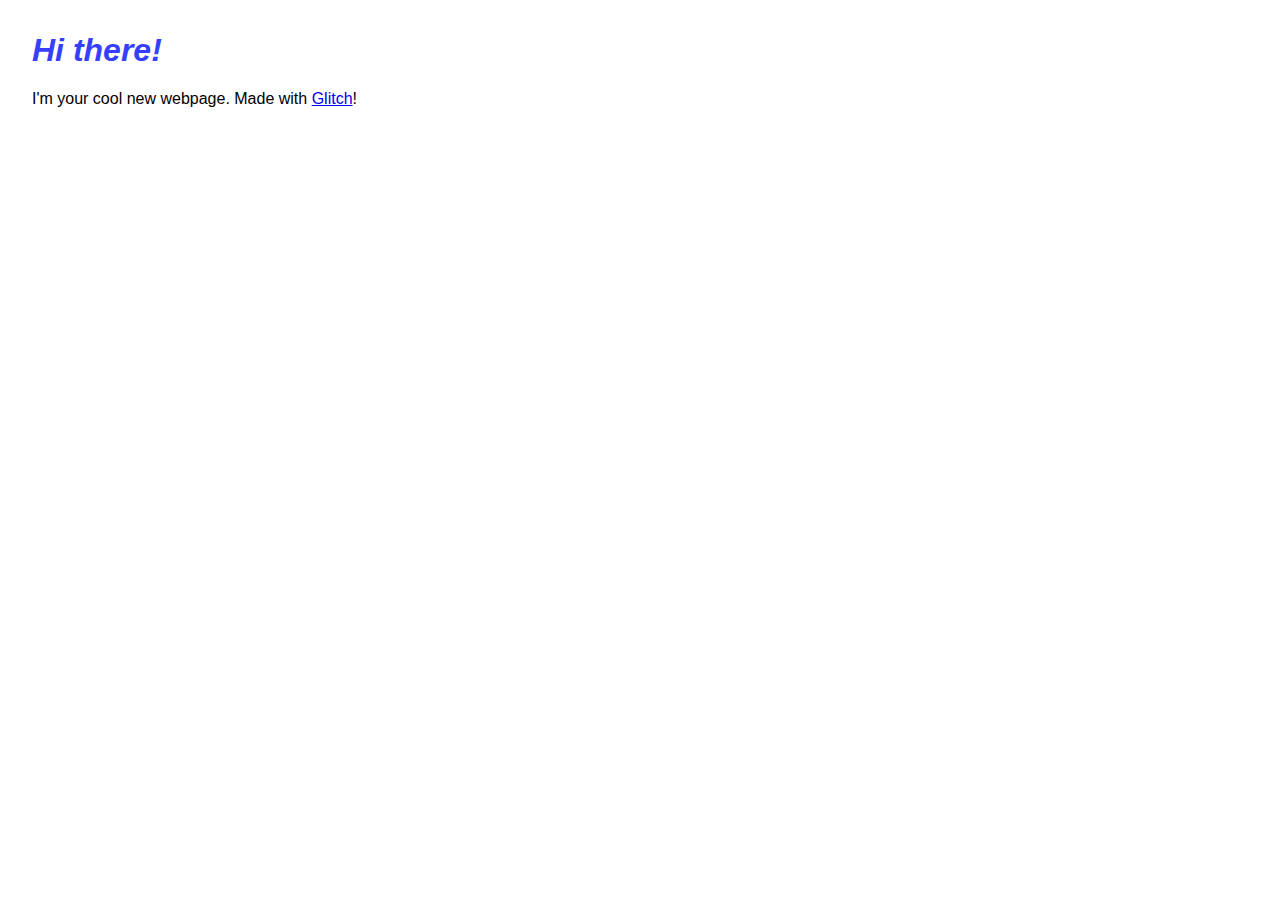
==== index.html @ 807cb759 "🍣🎯 Updated with Glitch" ====
<!DOCTYPE html>
<html lang="en">
  <head>
    <meta charset="utf-8">
    <meta http-equiv="X-UA-Compatible" content="IE=edge">
    <meta name="viewport" content="width=device-width, initial-scale=1">

    <title>Hello!</title>
    
    <!-- import the webpage's stylesheet -->
    <link rel="stylesheet" href="/style.css">
    
    <!-- import the webpage's javascript file -->
    <script src="/script.js" defer></script>
  </head>  
  <body>
    <h1>Hi there!</h1>
    
    <p>
      I'm your cool new webpage. Made with <a href="https://glitch.com">Glitch</a>!
    </p>

    <!-- include the Glitch button to show what the webpage is about and
          to make it easier for folks to view source and remix -->
    <div class="glitchButton" style="position:fixed;top:20px;right:20px;"></div>
    <script src="https://button.glitch.me/button.js" defer></script>
  </body>
</html>
---- style.css ----
/* CSS files add styling rules to your content */

body {
  font-family: helvetica, arial, sans-serif;
  margin: 2em;
}

h1 {
  font-style: italic;
  color: #373fff;
}
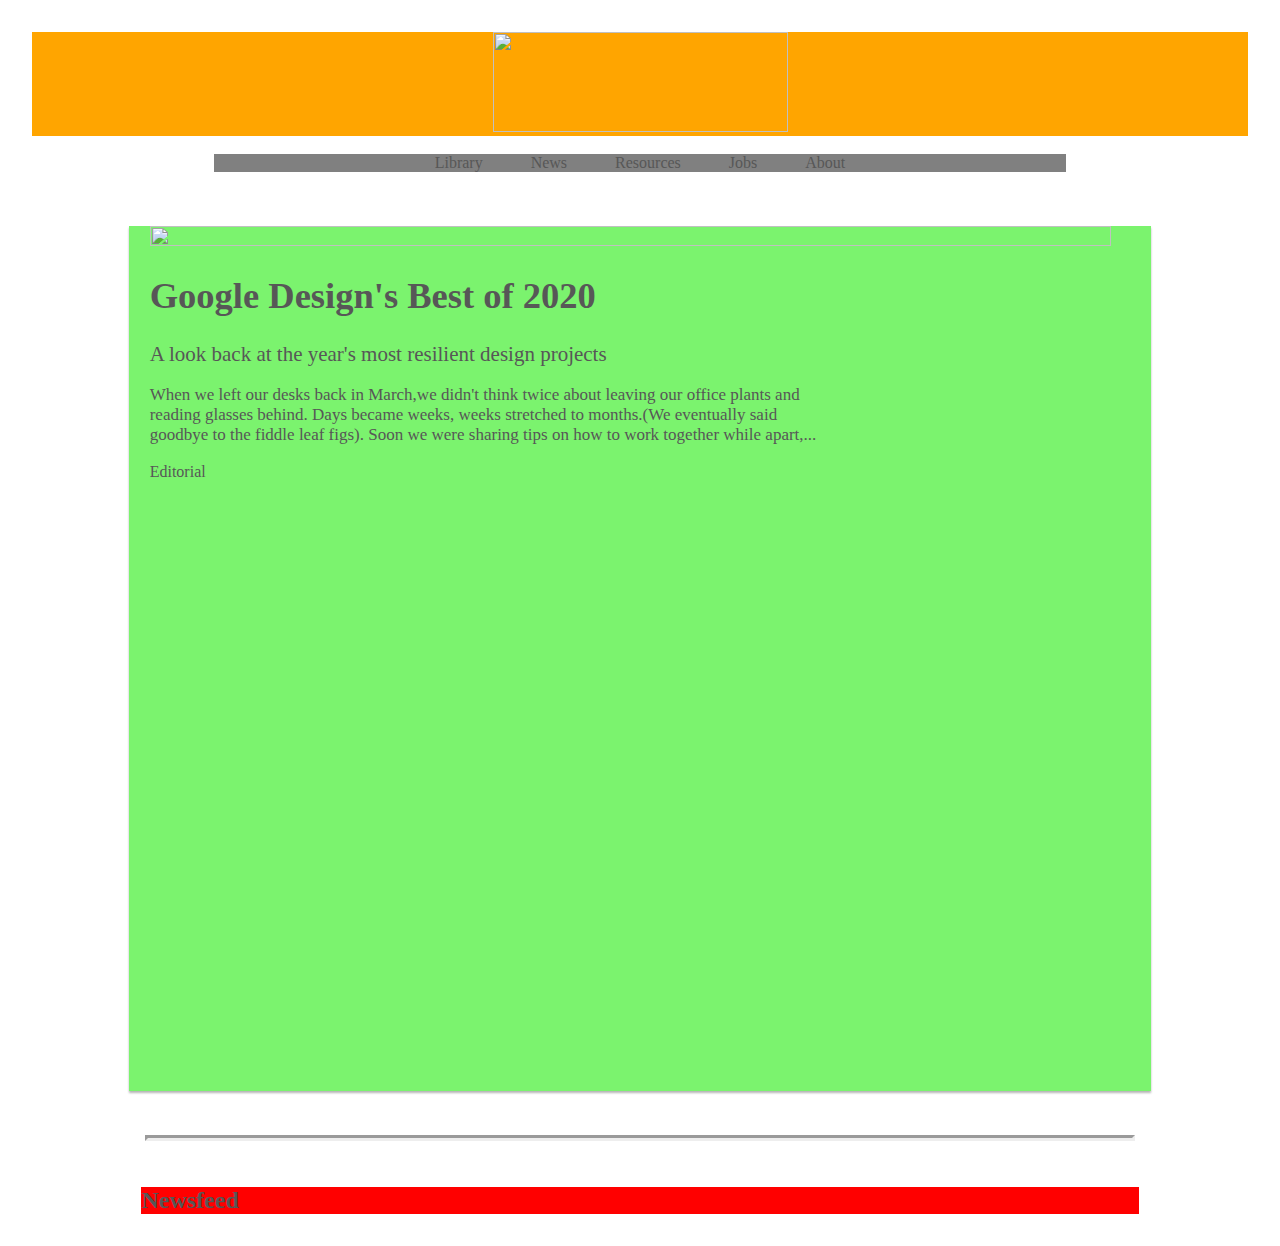
==== commit 5c3e9feb: "🏡💇 Updated with Glitch" ====
--- a/index.html
+++ b/index.html
@@ -1,28 +1,74 @@
 <!DOCTYPE html>
 <html lang="en">
   <head>
-    <meta charset="utf-8">
-    <meta http-equiv="X-UA-Compatible" content="IE=edge">
-    <meta name="viewport" content="width=device-width, initial-scale=1">
+    <meta charset="utf-8" />
+    <meta http-equiv="X-UA-Compatible" content="IE=edge" />
+    <meta name="viewport" content="width=device-width, initial-scale=1" />
 
-    <title>Hello!</title>
-    
+    <title>Google Design</title>
+
     <!-- import the webpage's stylesheet -->
-    <link rel="stylesheet" href="/style.css">
-    
+    <link rel="stylesheet" href="/style.css" />
+
     <!-- import the webpage's javascript file -->
     <script src="/script.js" defer></script>
-  </head>  
+    <script src="https://kit.fontawesome.com/a076d05399.js"></script>
+  </head>
   <body>
-    <h1>Hi there!</h1>
-    
-    <p>
-      I'm your cool new webpage. Made with <a href="https://glitch.com">Glitch</a>!
-    </p>
-
-    <!-- include the Glitch button to show what the webpage is about and
-          to make it easier for folks to view source and remix -->
-    <div class="glitchButton" style="position:fixed;top:20px;right:20px;"></div>
-    <script src="https://button.glitch.me/button.js" defer></script>
+    <div class="logo">
+      <img
+        src="https://cdn.glitch.com/7ae57ac7-e19e-4b5e-a273-70c1ff6d9295%2Fsvgexport-1.svg?v=1611533184674"
+        class="googleimage"
+        style="width:295px;height:100px;"
+      />
+    </div>
+    <br />
+      <div class="navbar">
+        <a href="#" class="navnoicon">Library</a>
+        <a href="#" class="navnoicon">News</a>
+        <a href="#" class="navnoicon">Resources</a>
+        <a href="#" class="navnoicon">Jobs</a>
+        <a href="#" class="navnoicon">About</a>
+        <a href class="search"><i class="fas fa-search"></i></a>
+      </div>
+    <br>
+    <br>
+    <br>
+    <div class="firstbox">
+<div class="firstinside">
+      <img 
+        src="https://cdn.glitch.com/7ae57ac7-e19e-4b5e-a273-70c1ff6d9295%2FWhatsApp%20Image%202021-01-21%20at%2010.16.43%20AM.jpeg?v=1611533195616"
+        class="firstbigimg"
+        style="width:98%;height: 70%;"
+      />
+    <h1>
+      Google Design's Best of 2020
+      </h1>
+  <p1>
+    A look back at the year's most resilient design projects
+  </p1>
+  <br>
+  <br>
+  <p2>
+  When we left our desks back in March,we didn't think twice about leaving our office plants and<br> reading glasses behind. Days became weeks, weeks stretched to months.(We eventually said<br>goodbye to the fiddle leaf figs). Soon we were sharing tips on how to work together while apart,...
+  </p2>
+  <br>
+  <br>
+ <p3>
+  Editorial
+  </p3>
+        </div>
+    </div>
+    <br>
+    <br>
+    <hr>
+    <br>
+    <div class="secondbox">
+      <div class="secondtop">
+       <h2>
+         Newsfeed
+        </h2>
+      </div>
+    </div>
   </body>
 </html>
--- a/style.css
+++ b/style.css
@@ -1,11 +1,88 @@
 /* CSS files add styling rules to your content */
 
 body {
-  font-family: helvetica, arial, sans-serif;
+  font-family: roboto;
   margin: 2em;
 }
 
 h1 {
-  font-style: italic;
-  color: #373fff;
+  color: #575757;
+  font-weight: bold;
+  font-size: 36.5px;
 }
+
+h2 {
+  color: #575757;
+  font-weight: bold;
+  font-size: 24px;
+}
+
+.logo {
+  text-align: center;
+  background: orange;
+}
+
+.navbar {
+  margin-left: 15%;
+  background: grey;
+  text-align: center;
+  width: 70%;
+}
+
+.search {
+  position: absolute;
+  right: 13%;
+  color: #575757;
+}
+
+.navnoicon {
+  color: #575757;
+  margin: 22px;
+  text-decoration: none;
+}
+
+.firstbox {
+  margin-left: 8.0%;
+  width: 84%;
+  height: 865px;
+  background: #7BF36E;
+  text-align:left;
+  box-shadow:0px 2px 2px #B6B6B6;
+}
+
+.firstinside {
+  margin-left: 2%;
+}
+
+p1 {
+  font-size: 21px;
+  color:#575757
+}
+
+p2 {
+  font-size: 17px;
+  color:#575757;
+}
+
+p3 {
+  color:#575757;
+}
+
+hr {
+  width: 81%;
+  margin-left: auto;
+  margin-right: auto;
+  border-width: 3px;
+  background-color: blue;
+}
+
+.secondbox {
+  margin-left: auto;
+  margin-right: auto;
+  width: 82%;
+  background-color: red;
+}
+
+.secondtop {
+  justify-content: flex-end;
+}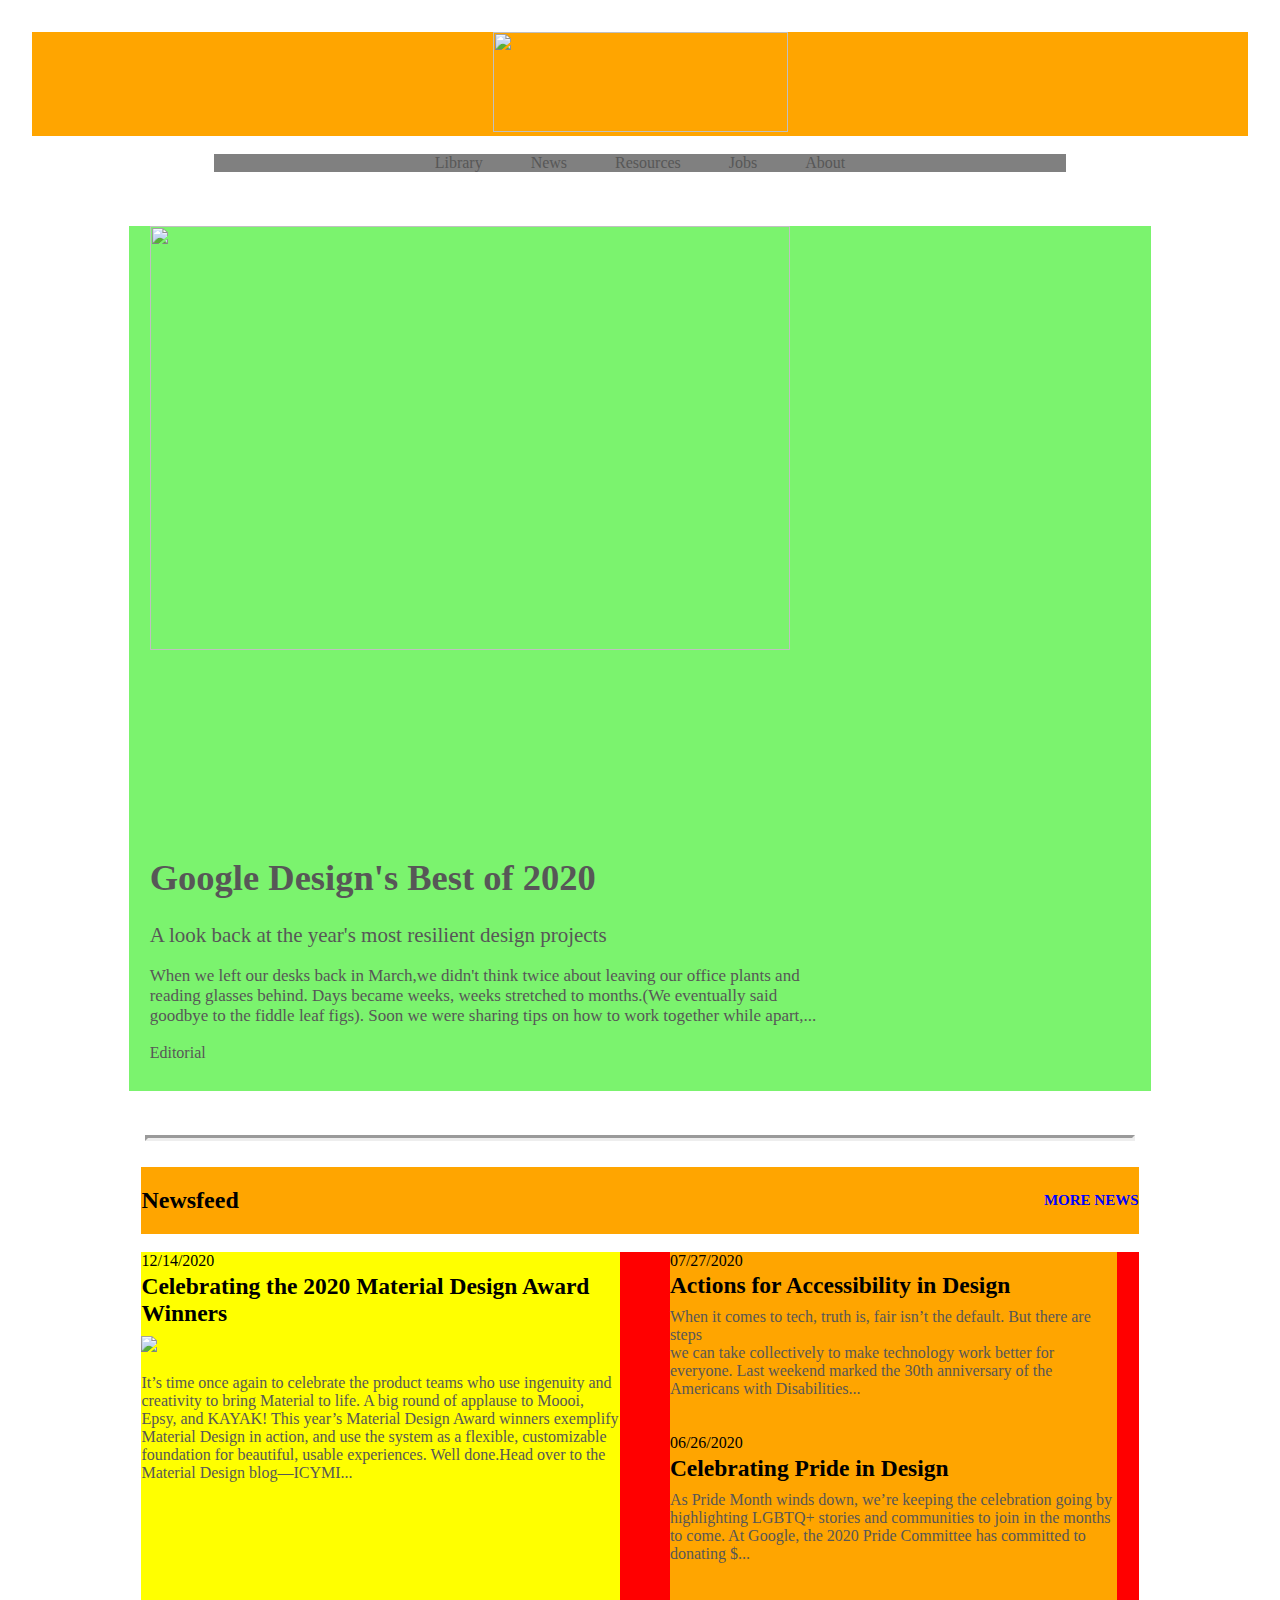
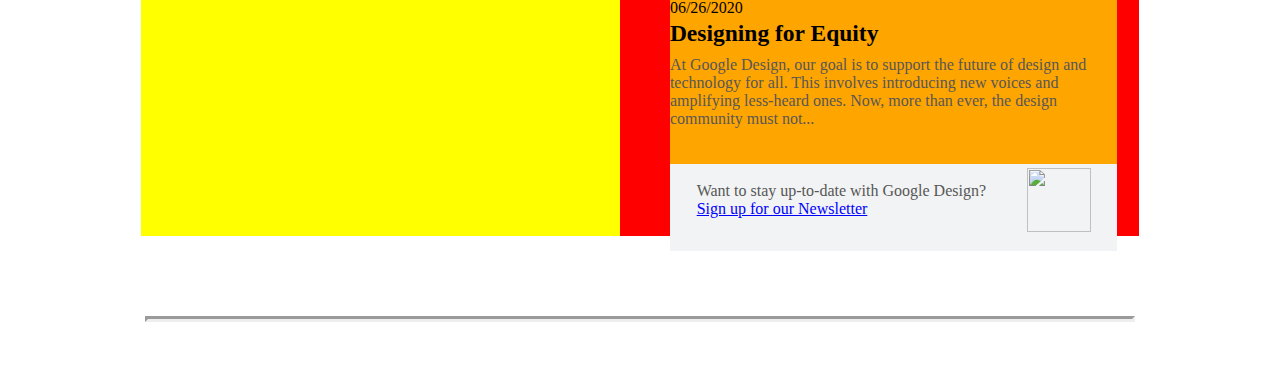
==== commit d6de793b: "🚁🚝 Updated with Glitch" ====
--- a/index.html
+++ b/index.html
@@ -23,52 +23,141 @@
       />
     </div>
     <br />
-      <div class="navbar">
-        <a href="#" class="navnoicon">Library</a>
-        <a href="#" class="navnoicon">News</a>
-        <a href="#" class="navnoicon">Resources</a>
-        <a href="#" class="navnoicon">Jobs</a>
-        <a href="#" class="navnoicon">About</a>
-        <a href class="search"><i class="fas fa-search"></i></a>
-      </div>
-    <br>
-    <br>
-    <br>
+    <div class="navbar">
+      <a href="#" class="navnoicon">Library</a>
+      <a href="#" class="navnoicon">News</a>
+      <a href="#" class="navnoicon">Resources</a>
+      <a href="#" class="navnoicon">Jobs</a>
+      <a href="#" class="navnoicon">About</a>
+      <a href class="search"><i class="fas fa-search"></i></a>
+    </div>
+    <br />
+    <br />
+    <br />
     <div class="firstbox">
-<div class="firstinside">
-      <img 
-        src="https://cdn.glitch.com/7ae57ac7-e19e-4b5e-a273-70c1ff6d9295%2FWhatsApp%20Image%202021-01-21%20at%2010.16.43%20AM.jpeg?v=1611533195616"
-        class="firstbigimg"
-        style="width:98%;height: 70%;"
-      />
-    <h1>
-      Google Design's Best of 2020
-      </h1>
-  <p1>
-    A look back at the year's most resilient design projects
-  </p1>
-  <br>
-  <br>
-  <p2>
-  When we left our desks back in March,we didn't think twice about leaving our office plants and<br> reading glasses behind. Days became weeks, weeks stretched to months.(We eventually said<br>goodbye to the fiddle leaf figs). Soon we were sharing tips on how to work together while apart,...
-  </p2>
-  <br>
-  <br>
- <p3>
-  Editorial
-  </p3>
-        </div>
-    </div>
-    <br>
-    <br>
-    <hr>
-    <br>
-    <div class="secondbox">
-      <div class="secondtop">
-       <h2>
-         Newsfeed
-        </h2>
+      <div class="firstinside">
+        <img
+          src="https://cdn.glitch.com/7ae57ac7-e19e-4b5e-a273-70c1ff6d9295%2FWhatsApp%20Image%202021-01-21%20at%2010.16.43%20AM.jpeg?v=1611533195616"
+          class="firstbigimg"
+          style="width:98%;height: 70%;"
+        />
+        <h1>
+          Google Design's Best of 2020
+        </h1>
+        <p1>
+          A look back at the year's most resilient design projects
+        </p1>
+        <br />
+        <br />
+        <p2>
+          When we left our desks back in March,we didn't think twice about
+          leaving our office plants and<br />
+          reading glasses behind. Days became weeks, weeks stretched to
+          months.(We eventually said<br />goodbye to the fiddle leaf figs). Soon
+          we were sharing tips on how to work together while apart,...
+        </p2>
+        <br />
+        <br />
+        <p3>
+          Editorial
+        </p3>
       </div>
     </div>
+    <br />
+    <br />
+    <hr />
+    <br />
+
+      <div class="secondtop">
+        <h2>
+          Newsfeed
+        </h2>
+        <h3>
+          MORE NEWS
+        </h3>
+      </div>
+      <br />
+    <div class="secondbox">
+      <div class="secondleftbox">
+        <date1>
+          12/14/2020
+        </date1>
+        <h4>
+          Celebrating the 2020 Material Design Award Winners
+        </h4>
+        <img
+          src="https://cdn.glitch.com/7ae57ac7-e19e-4b5e-a273-70c1ff6d9295%2FGD_Newsfeed_MDAAwards_3X2.png?v=1612402299665"
+          class="secondbigimg"
+          style="width:100%;"
+        />
+        <br />
+        <br />
+        <p4>
+          It’s time once again to celebrate the product teams who use ingenuity
+          and creativity to bring Material to life. A big round of applause to
+          Moooi, Epsy, and KAYAK! This year’s Material Design Award winners
+          exemplify Material Design in action, and use the system as a flexible,
+          customizable foundation for beautiful, usable experiences. Well
+          done.Head over to the Material Design blog—ICYMI... <br><br>
+        </p4>
+      </div>
+      <div class="secondrightbox">
+        <date2>
+        07/27/2020
+        </date2>
+        <h5>
+          Actions for Accessibility in Design
+        </h5>
+        <p5>
+        When it comes to tech, truth is, fair isn’t the default. But there are steps<br> we can take collectively to make technology work better for everyone. Last weekend marked the 30th anniversary of the Americans with Disabilities...
+        </p5>
+        <br>
+        <br>
+        <br>
+        <date3>
+        06/26/2020
+        </date3>
+        <h6>
+          Celebrating Pride in Design
+        </h6>
+        <p6>
+        As Pride Month winds down, we’re keeping the celebration going by highlighting LGBTQ+ stories and communities to join in the months to come. At Google, the 2020 Pride Committee has committed to donating $...
+        </p6>
+        <br>
+        <br>
+        <br>
+<date3>
+        06/26/2020
+        </date3>
+        <h6>
+          Designing for Equity
+        </h6>
+        <p7>
+        At Google Design, our goal is to support the future of design and technology for all. This involves introducing new voices and amplifying less-heard ones. Now, more than ever, the design community must not...
+        </p7>
+        <br>
+        <br>
+        <br>
+        <div class = "shadedboxcontainer1">
+          <br>
+        <p8>
+          Want to stay up-to-date with Google Design?
+        </p8>
+          <br>
+          <a href="#" class="newsletter">Sign up for our Newsletter</a>
+          <img
+          src="https://cdn.glitch.com/7ae57ac7-e19e-4b5e-a273-70c1ff6d9295%2Fgdlogo.png?v=1612410930976"
+          class="newsletterimg"
+          style="width:64px; height: 64px;"
+        />
+        </div>
+      </div>
+    </div>
+        <br />
+    <br />
+            <br />
+    <br />
+    <hr />
+    <br />
   </body>
 </html>
--- a/style.css
+++ b/style.css
@@ -12,10 +12,43 @@
 }
 
 h2 {
-  color: #575757;
+  color: black;
   font-weight: bold;
   font-size: 24px;
 }
+
+h3 {
+  color: blue;
+  font-weight: bold;
+  font-size: 15px;
+  margin-top: 2.5%;
+}
+
+h4 {
+  color: black;
+  font-weight: bold;
+  font-size: 23.5px;
+  margin-bottom: 2%;
+  margin-top: 0.6%;
+}
+
+h5 {
+  color: black;
+  font-weight: bold;
+  font-size: 23.5px;
+  margin-bottom: 2%;
+  margin-top: 0.6%;
+}
+
+h6 {
+  color: black;
+  font-weight: bold;
+  font-size: 23.5px;
+  margin-bottom: 2%;
+  margin-top: 0.6%;
+}
+
+
 
 .logo {
   text-align: center;
@@ -42,12 +75,17 @@
 }
 
 .firstbox {
+  display:flex;
   margin-left: 8.0%;
   width: 84%;
   height: 865px;
   background: #7BF36E;
   text-align:left;
-  box-shadow:0px 2px 2px #B6B6B6;
+ 
+}
+
+.firstbox:hover {
+   box-shadow:0px 2px 2px #B6B6B6;
 }
 
 .firstinside {
@@ -68,6 +106,32 @@
   color:#575757;
 }
 
+p4 {
+  color: #575757;
+  font-size: 16px;
+}
+
+p5 {
+  color: #575757;
+    font-size: 16px;
+}
+
+p6 {
+  color: #575757;
+    font-size: 16px;
+}
+
+p7 {
+  color: #575757;
+    font-size: 16px;
+}
+
+p8 {
+  color: #575757;
+    font-size: 16px;
+  margin-left: 6%;
+}
+
 hr {
   width: 81%;
   margin-left: auto;
@@ -81,8 +145,49 @@
   margin-right: auto;
   width: 82%;
   background-color: red;
+  display: flex;
+  flex-direction: row;
+  
 }
 
 .secondtop {
-  justify-content: flex-end;
+    margin-left: auto;
+  margin-right: auto;
+    width: 82%;
+display: flex;
+justify-content: space-between;
+  background-color: orange;
+}
+
+.secondleftbox {
+  width:48%;
+  background-color: yellow;
+}
+
+.secondleftbox:hover {
+   box-shadow:0px 2px 2px #B6B6B6;
+}
+
+.secondrightbox {
+  background-color: orange;
+  width: 44.8%;
+  margin-left: 5%;
+}
+
+.shadedboxcontainer1 {
+  background-color: #F1F3F4;
+  text-align: left;
+  height: 15%;
+}
+
+.newsletter {
+  color: blue;
+    margin-left: 6%;
+  font-size: 16px;
+}
+
+.newsletterimg {
+margin-left: 80%;
+  margin-top: -30%;
+  display: inline-block;
 }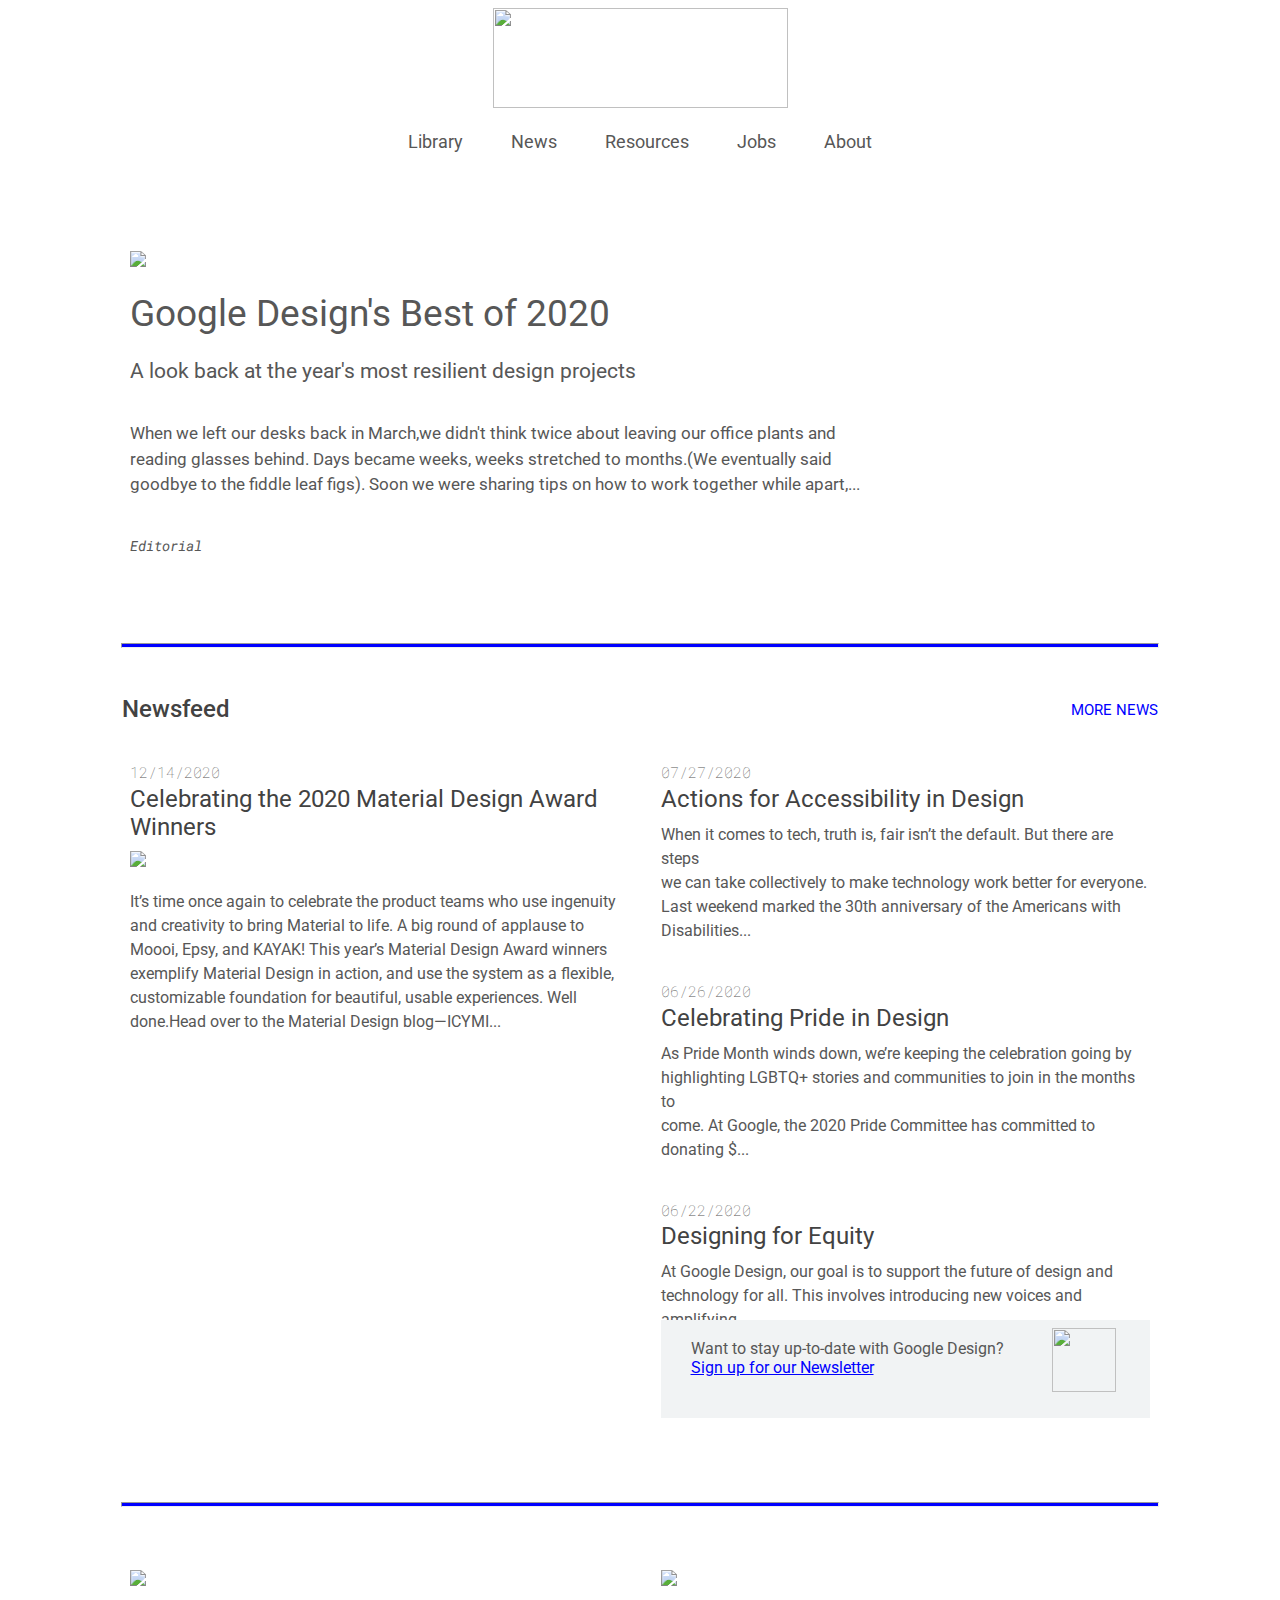
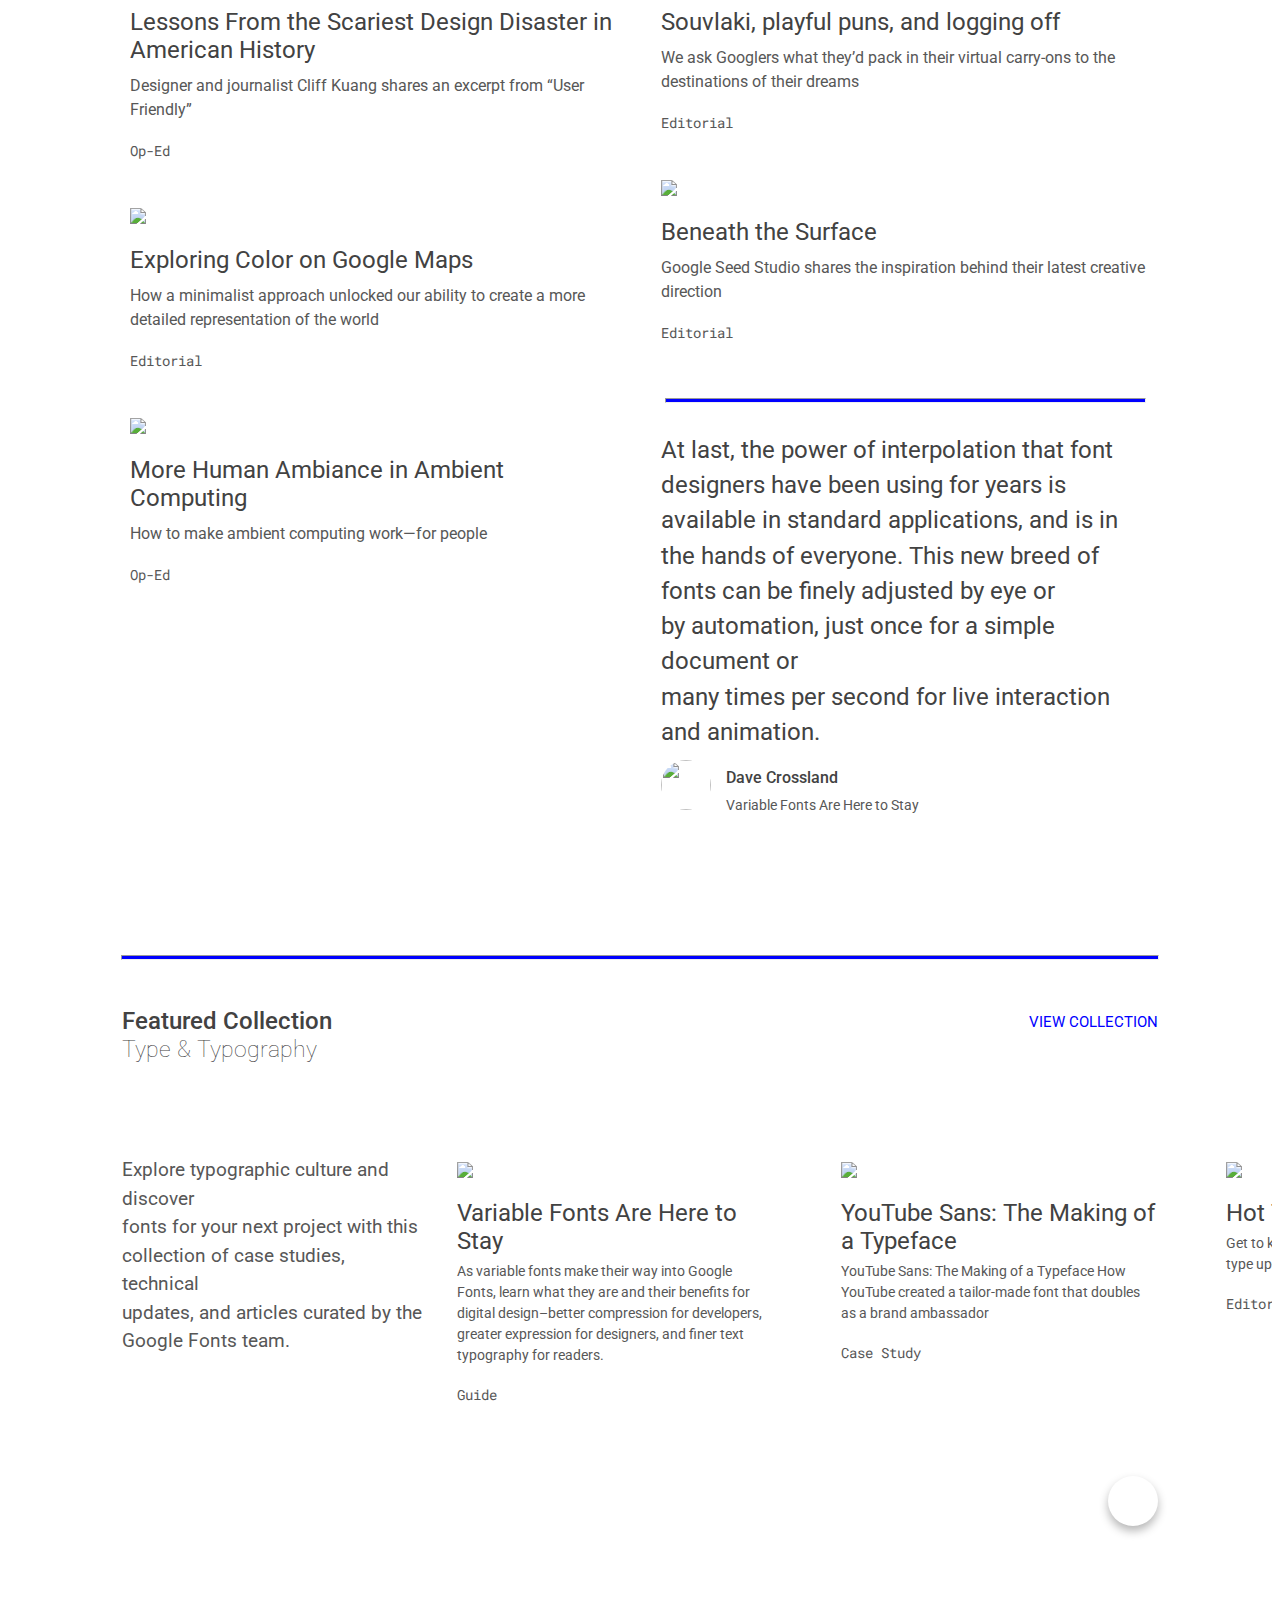
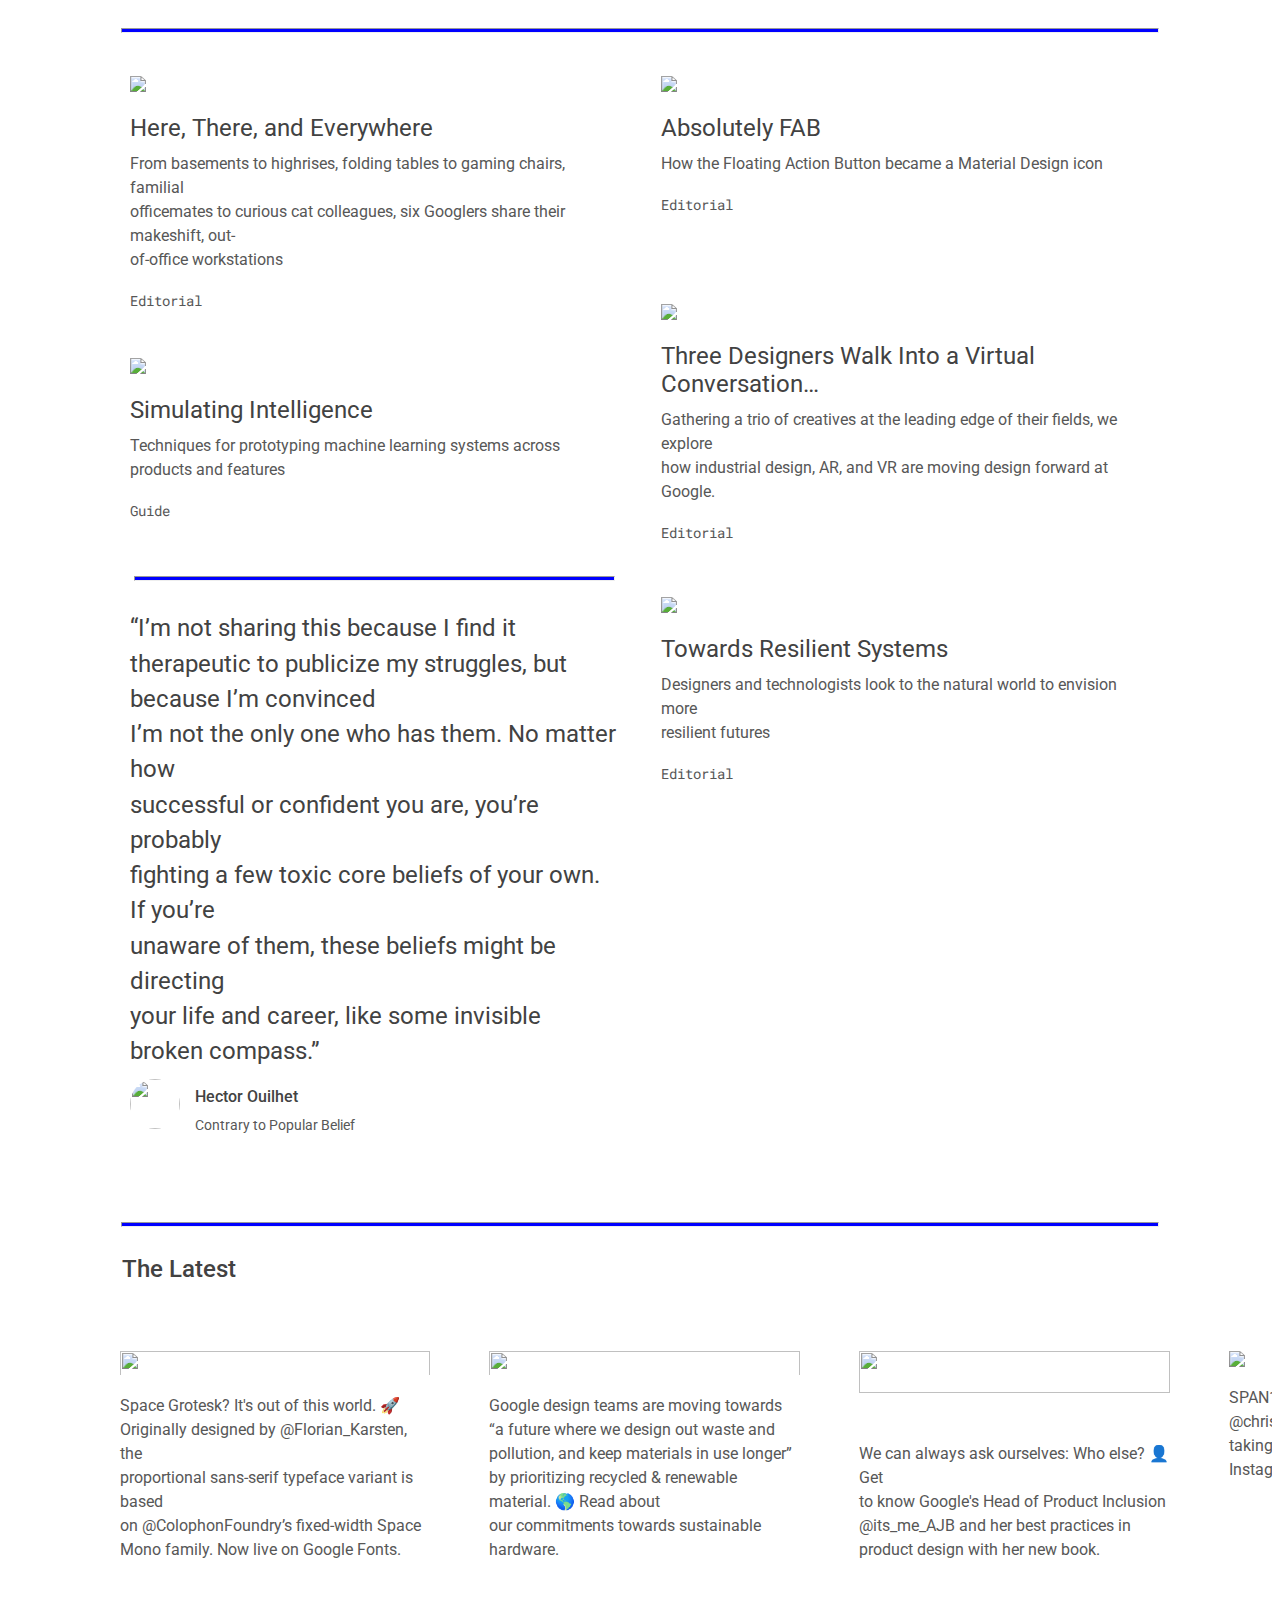
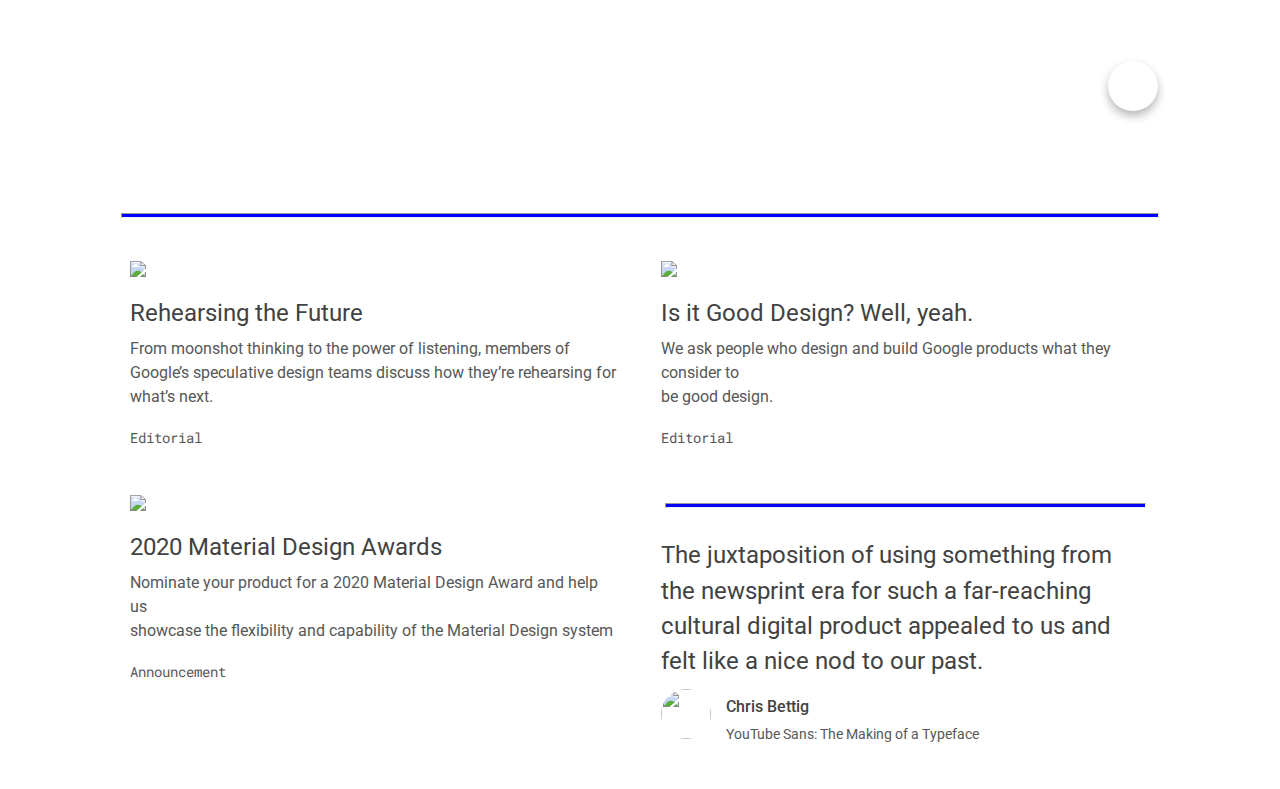
==== commit d4f0747f: "💶🍡 Updated with Glitch" ====
--- a/index.html
+++ b/index.html
@@ -9,6 +9,11 @@
 
     <!-- import the webpage's stylesheet -->
     <link rel="stylesheet" href="/style.css" />
+    <link rel="preconnect" href="https://fonts.gstatic.com" />
+    <link
+      href="https://fonts.googleapis.com/css2?family=Roboto+Mono:wght@500&family=Roboto:wght@400;500&display=swap"
+      rel="stylesheet"
+    />
 
     <!-- import the webpage's javascript file -->
     <script src="/script.js" defer></script>
@@ -34,12 +39,13 @@
     <br />
     <br />
     <br />
+   <section class="firstflex">
     <div class="firstbox">
       <div class="firstinside">
         <img
           src="https://cdn.glitch.com/7ae57ac7-e19e-4b5e-a273-70c1ff6d9295%2FWhatsApp%20Image%202021-01-21%20at%2010.16.43%20AM.jpeg?v=1611533195616"
           class="firstbigimg"
-          style="width:98%;height: 70%;"
+          style="width:98%;height: auto;"
         />
         <h1>
           Google Design's Best of 2020
@@ -59,7 +65,7 @@
         <br />
         <br />
         <p3>
-          Editorial
+          <i>Editorial</i>
         </p3>
       </div>
     </div>
@@ -68,15 +74,15 @@
     <hr />
     <br />
 
-      <div class="secondtop">
-        <h2>
-          Newsfeed
-        </h2>
-        <h3>
-          MORE NEWS
-        </h3>
-      </div>
-      <br />
+    <div class="secondtop">
+      <h2>
+        Newsfeed
+      </h2>
+      <h3>
+        MORE NEWS
+      </h3>
+    </div>
+    <br />
     <div class="secondbox">
       <div class="secondleftbox">
         <date1>
@@ -98,66 +104,606 @@
           Moooi, Epsy, and KAYAK! This year’s Material Design Award winners
           exemplify Material Design in action, and use the system as a flexible,
           customizable foundation for beautiful, usable experiences. Well
-          done.Head over to the Material Design blog—ICYMI... <br><br>
+          done.Head over to the Material Design blog—ICYMI... <br /><br />
         </p4>
       </div>
       <div class="secondrightbox">
         <date2>
-        07/27/2020
+          07/27/2020
         </date2>
         <h5>
           Actions for Accessibility in Design
         </h5>
         <p5>
-        When it comes to tech, truth is, fair isn’t the default. But there are steps<br> we can take collectively to make technology work better for everyone. Last weekend marked the 30th anniversary of the Americans with Disabilities...
+          When it comes to tech, truth is, fair isn’t the default. But there are
+          steps<br />
+          we can take collectively to make technology work better for everyone.
+          Last weekend marked the 30th anniversary of the Americans with
+          Disabilities...
         </p5>
-        <br>
-        <br>
-        <br>
+        <br />
+        <br />
+        <br />
         <date3>
-        06/26/2020
+          06/26/2020
         </date3>
         <h6>
           Celebrating Pride in Design
         </h6>
         <p6>
-        As Pride Month winds down, we’re keeping the celebration going by highlighting LGBTQ+ stories and communities to join in the months to come. At Google, the 2020 Pride Committee has committed to donating $...
+          As Pride Month winds down, we’re keeping the celebration going by
+          highlighting LGBTQ+ stories and communities to join in the months
+          to<br />
+          come. At Google, the 2020 Pride Committee has committed to donating
+          $...
         </p6>
-        <br>
-        <br>
-        <br>
-<date3>
-        06/26/2020
+        <br />
+        <br />
+        <br />
+        <date3>
+          06/22/2020
         </date3>
         <h6>
           Designing for Equity
         </h6>
         <p7>
-        At Google Design, our goal is to support the future of design and technology for all. This involves introducing new voices and amplifying less-heard ones. Now, more than ever, the design community must not...
+          At Google Design, our goal is to support the future of design and<br />
+          technology for all. This involves introducing new voices and
+          amplifying <br />less-heard ones. Now, more than ever, the design
+          community must not...
         </p7>
-        <br>
-        <br>
-        <br>
-        <div class = "shadedboxcontainer1">
-          <br>
-        <p8>
-          Want to stay up-to-date with Google Design?
-        </p8>
-          <br>
+        <br />
+        <br />
+        <br />
+        <div class="shadedboxcontainer1">
+          <br />
+          <p8>
+            Want to stay up-to-date with Google Design?
+          </p8>
+          <br />
           <a href="#" class="newsletter">Sign up for our Newsletter</a>
           <img
-          src="https://cdn.glitch.com/7ae57ac7-e19e-4b5e-a273-70c1ff6d9295%2Fgdlogo.png?v=1612410930976"
-          class="newsletterimg"
-          style="width:64px; height: 64px;"
+            src="https://cdn.glitch.com/7ae57ac7-e19e-4b5e-a273-70c1ff6d9295%2Fgdlogo.png?v=1612410930976"
+            class="newsletterimg"
+            style="width:64px; height: 64px;"
+          />
+        </div>
+      </div>
+    </div>
+    <br />
+    <br />
+    <br />
+    <br />
+    <hr />
+    <br />
+    <div class="thirdbox">
+      <div class="thirdleftbox">
+        <div class="thirdleftall">
+          <img
+            src="https://cdn.glitch.com/7ae57ac7-e19e-4b5e-a273-70c1ff6d9295%2FWhatsApp%20Image%202021-01-21%20at%2010.17.26%20AM.jpeg?v=1611533187607"
+            style="width:100%;"
+          />
+          <br />
+          <h7>
+            Lessons From the Scariest Design Disaster in <br />American History
+          </h7>
+          <p9>
+            Designer and journalist Cliff Kuang shares an excerpt from “User
+            Friendly”
+          </p9>
+          <br />
+          <p3>
+            Op-Ed
+          </p3>
+        </div>
+        <br />
+        <div class="thirdleftall">
+          <img
+            src="https://cdn.glitch.com/7ae57ac7-e19e-4b5e-a273-70c1ff6d9295%2FWhatsApp%20Image%202021-01-21%20at%2010.18.26%20AM.jpeg?v=1611533185588"
+            style="width:100%;"
+          />
+          <br />
+          <h7>
+            Exploring Color on Google Maps
+          </h7>
+          <p9>
+            How a minimalist approach unlocked our ability to create a more
+            detailed representation of the world
+          </p9>
+          <br />
+          <p3>
+            Editorial
+          </p3>
+        </div>
+        <br />
+        <div class="thirdleftall">
+          <img
+            src="https://cdn.glitch.com/7ae57ac7-e19e-4b5e-a273-70c1ff6d9295%2Fhuman-ambience_3X2.jpg?v=1612674377577"
+            style="width:100%;"
+          />
+          <br />
+          <h7>
+            More Human Ambiance in Ambient Computing
+          </h7>
+          <p9>
+            How to make ambient computing work—for people
+          </p9>
+          <br />
+          <p3>
+            Op-Ed
+          </p3>
+        </div>
+      </div>
+      <div class="thirdrightbox">
+        <div class="thirdrightall">
+          <img
+            src="https://cdn.glitch.com/7ae57ac7-e19e-4b5e-a273-70c1ff6d9295%2FWhatsApp%20Image%202021-01-21%20at%2010.17.33%20AM.jpeg?v=1611533196223"
+            style="width:100%;"
+          />
+          <br />
+          <h7>
+            Souvlaki, playful puns, and logging off
+          </h7>
+          <p9>
+            We ask Googlers what they’d pack in their virtual carry-ons to the
+            destinations of their dreams
+          </p9>
+          <br />
+          <p3>
+            Editorial
+          </p3>
+        </div>
+        <br />
+        <div class="thirdrightall">
+          <img
+            src="https://cdn.glitch.com/7ae57ac7-e19e-4b5e-a273-70c1ff6d9295%2FWhatsApp%20Image%202021-01-21%20at%2010.18.37%20AM.jpeg?v=1611533187927"
+            style="width:100%;"
+          />
+          <br />
+          <h7>
+            Beneath the Surface
+          </h7>
+          <p9>
+            Google Seed Studio shares the inspiration behind their latest
+            creative <br />direction
+          </p9>
+          <br />
+          <p3>
+            Editorial
+          </p3>
+        </div>
+        <br />
+        <div class="thirdrightcontainer">
+          <hr class="otherhr" />
+          <br />
+          <h8>
+            At last, the power of interpolation that font designers have been
+            using for years is available in standard applications, and is in the
+            hands of everyone. This new breed of fonts can be finely adjusted by
+            eye or <br />
+            by automation, just once for a simple document or <br />many times
+            per second for live interaction and animation.
+          </h8>
+          <div class="davecontainer">
+            <img
+              class="rounded"
+              src="https://cdn.glitch.com/7ae57ac7-e19e-4b5e-a273-70c1ff6d9295%2Fdavelab6-grey.jpg?v=1612674238600"
+            />
+            <br />
+            <div class="wordsdave">
+              <h9>
+                Dave Crossland
+              </h9>
+              <br />
+              <p10> Variable Fonts Are Here to Stay</p10>
+            </div>
+          </div>
+        </div>
+      </div>
+    </div>
+</section>
+    <br />
+    <br />
+    <br />
+    <br />
+    <br />
+    <hr />
+    <br />
+
+    <div class="fourthtop">
+      <h2>
+        Featured Collection
+        <br />
+        <span class="typo"> Type & Typography</span>
+      </h2>
+      <h3>
+        VIEW COLLECTION
+      </h3>
+    </div>
+    <br />
+    <div class="fourthbox">
+      <div class="fourthleftbox">
+        <p11>
+          Explore typographic culture and discover<br />
+          fonts for your next project with this <br />collection of case
+          studies, technical <br />updates, and articles curated by the<br />
+          Google Fonts team.
+        </p11>
+      </div>
+      <div class="fourthrightbox">
+        <div class="fourthrightall">
+          <img
+            src="https://cdn.glitch.com/7ae57ac7-e19e-4b5e-a273-70c1ff6d9295%2FWhatsApp%20Image%202021-01-21%20at%2010.19.15%20AM.jpeg?v=1611533188846"
+            style="width:100%;"
+          />
+          <br />
+          <h7>
+            Variable Fonts Are Here to Stay
+          </h7>
+          <p10>
+            As variable fonts make their way into Google Fonts, learn what they
+            are and their benefits for digital design–better compression for
+            developers, greater expression for designers, and finer text
+            typography for readers.
+          </p10>
+          <br />
+          <p3>
+            Guide
+          </p3>
+        </div>
+        <div class="fourthrightall">
+          <img
+            src="https://cdn.glitch.com/7ae57ac7-e19e-4b5e-a273-70c1ff6d9295%2FWhatsApp%20Image%202021-01-21%20at%2010.19.25%20AM.jpeg?v=1611533189220"
+            style="width:100%;"
+          />
+          <br />
+          <h7>
+            YouTube Sans: The Making of a Typeface
+          </h7>
+          <p10>
+            YouTube Sans: The Making of a Typeface How YouTube created a
+            tailor-made font that doubles as a brand ambassador
+          </p10>
+          <br />
+          <p3>
+            Case Study
+          </p3>
+        </div>
+        <div class="fourthrightall">
+          <img
+            src="https://cdn.glitch.com/7ae57ac7-e19e-4b5e-a273-70c1ff6d9295%2FWhatsApp%20Image%202021-01-21%20at%2010.19.41%20AM.jpeg?v=1611533189788"
+            style="width:100%;"
+          />
+          <br />
+          <h7>
+            Hot Type, Always Fresh
+          </h7>
+          <p10>
+            Get to know how the Google Fonts API keeps your type up-to-date and
+            increasingly efficient
+          </p10>
+          <br />
+          <p3>
+            Editorial
+          </p3>
+        </div>
+      </div>
+    </div>
+    <div class="fourthlowcontainer">
+      <div class="rounded1">
+        <i
+          class="fas fa-arrow-right"
+          style="margin-left: 35%;margin-top: 35%;color:blue;"
+        ></i>
+      </div>
+    </div>
+    <hr />
+
+    <div class="fifthbox">
+      <div class="fifthleftbox">
+        <div class="fifthleftall">
+          <img
+            src="https://cdn.glitch.com/7ae57ac7-e19e-4b5e-a273-70c1ff6d9295%2FWhatsApp%20Image%202021-01-21%20at%2010.20.41%20AM.jpeg?v=1611533194396"
+            style="width:100%;"
+          />
+          <br />
+          <h7>
+            Here, There, and Everywhere
+          </h7>
+          <p9>
+            From basements to highrises, folding tables to gaming chairs,
+            familial<br />officemates to curious cat colleagues, six Googlers
+            share their makeshift, out-<br />of-office workstations
+          </p9>
+          <br />
+          <p3>
+            Editorial
+          </p3>
+        </div>
+        <br />
+
+        <div class="fifthleftall">
+          <img
+            src="https://cdn.glitch.com/7ae57ac7-e19e-4b5e-a273-70c1ff6d9295%2FWhatsApp%20Image%202021-01-21%20at%2010.21.15%20AM.jpeg?v=1611533191450"
+            style="width:100%;"
+          />
+          <br />
+          <h7>
+            Simulating Intelligence
+          </h7>
+          <p9>
+            Techniques for prototyping machine learning systems across products
+            and features
+          </p9>
+          <br />
+          <p3>
+            Guide
+          </p3>
+        </div>
+        <br />
+        <div class="fifthrightcontainer">
+          <hr class="otherhr" />
+          <br />
+          <h8
+            >“I’m not sharing this because I find it therapeutic to publicize my
+            struggles, but because I’m convinced<br />
+            I’m not the only one who has them. No matter how <br />successful or
+            confident you are, you’re probably<br />
+            fighting a few toxic core beliefs of your own. If you’re
+            <br />unaware of them, these beliefs might be directing <br />your
+            life and career, like some invisible broken compass.”
+          </h8>
+          <div class="hectorcontainer">
+            <img
+              class="rounded"
+              src="https://cdn.glitch.com/7ae57ac7-e19e-4b5e-a273-70c1ff6d9295%2FScreen_Shot_2020-08-06_at_11.42.26_AM.png?v=1612693375583"
+            />
+            <br />
+            <div class="wordshector">
+              <h9>
+                Hector Ouilhet
+              </h9>
+              <br />
+              <p10> Contrary to Popular Belief</p10>
+            </div>
+          </div>
+        </div>
+      </div>
+
+      <div class="fifthrightbox">
+        <div class="fifthrightall">
+          <img
+            src="https://cdn.glitch.com/7ae57ac7-e19e-4b5e-a273-70c1ff6d9295%2FWhatsApp%20Image%202021-01-21%20at%2010.20.58%20AM.jpeg?v=1611533190321"
+            style="width:100%;"
+          />
+          <br />
+          <h7>
+            Absolutely FAB
+          </h7>
+          <p9>
+            How the Floating Action Button became a Material Design icon
+          </p9>
+          <br />
+          <p3>
+            Editorial
+          </p3>
+        </div>
+        <br />
+
+        <div class="fifthrightall2">
+          <img
+            src="https://cdn.glitch.com/7ae57ac7-e19e-4b5e-a273-70c1ff6d9295%2FWhatsApp%20Image%202021-01-21%20at%2010.21.27%20AM.jpeg?v=1611533193254"
+            style="width:100%;"
+          />
+          <br />
+          <h7>
+            Three Designers Walk Into a Virtual Conversation…
+          </h7>
+          <p9>
+            Gathering a trio of creatives at the leading edge of their fields,
+            we explore<br />
+            how industrial design, AR, and VR are moving design forward at
+            Google.
+          </p9>
+          <br />
+          <p3>
+            Editorial
+          </p3>
+        </div>
+        <br />
+
+        <div class="fifthrightall3">
+          <img
+            src="https://cdn.glitch.com/7ae57ac7-e19e-4b5e-a273-70c1ff6d9295%2FWhatsApp%20Image%202021-01-21%20at%2010.21.49%20AM.jpeg?v=1611533195083"
+            style="width:100%;"
+          />
+          <br />
+          <h7>
+            Towards Resilient Systems
+          </h7>
+          <p9>
+            Designers and technologists look to the natural world to envision
+            more<br />
+            resilient futures
+          </p9>
+          <br />
+          <p3>
+            Editorial
+          </p3>
+        </div>
+        <br />
+      </div>
+    </div>
+
+    <hr />
+    <div class="sixthtop">
+      <h2>
+        The Latest
+      </h2>
+    </div>
+    <br />
+
+    <div class="sixthbox">
+      <div class="sixthrightall">
+        <img
+          src="https://cdn.glitch.com/7ae57ac7-e19e-4b5e-a273-70c1ff6d9295%2FWhatsApp%20Image%202021-01-21%20at%2010.22.06%20AM.jpeg?v=1611533191162"
+          style="width:100%;height: 115%;"
         />
-        </div>
-      </div>
-    </div>
-        <br />
-    <br />
+        <br />
+        <p12>
+          Space Grotesk? It's out of this world. 🚀 <br />Originally designed by
+          @Florian_Karsten, the <br />proportional sans-serif typeface variant
+          is based<br />
+          on @ColophonFoundry’s fixed-width Space<br />
+          Mono family. Now live on Google Fonts.
+        </p12>
+        <br />
+        <i class="fab fa-twitter" style="color:blue;"></i>
+      </div>
+      <div class="sixthrightall">
+        <img
+          src="https://cdn.glitch.com/7ae57ac7-e19e-4b5e-a273-70c1ff6d9295%2FWhatsApp%20Image%202021-01-21%20at%2010.22.23%20AM.jpeg?v=1611533192327"
+          style="width:100%;height: 115%;"
+        />
+        <br />
+        <p12>
+          Google design teams are moving towards “a future where we design out
+          waste and pollution, and keep materials in use longer” by prioritizing
+          recycled & renewable material. 🌎 Read about <br />our commitments
+          towards sustainable hardware.
+        </p12>
+        <br />
+        <i class="fab fa-twitter" style="color:blue;"></i>
+      </div>
+      <div class="sixthrightall">
+        <img
+          src="https://cdn.glitch.com/7ae57ac7-e19e-4b5e-a273-70c1ff6d9295%2FWhatsApp%20Image%202021-01-21%20at%2010.22.35%20AM.jpeg?v=1611533186469"
+          style="width:100%;height: 58%;"
+        />
+        <br />
+        <p12>
+          We can always ask ourselves: Who else? 👤 Get <br />to know Google's
+          Head of Product Inclusion @its_me_AJB and her best practices in
+          product design with her new book.
+        </p12>
+        <br />
+        <i class="fab fa-twitter" style="color:blue;"></i>
+      </div>
+      <div class="sixthrightall">
+        <img
+          src="https://cdn.glitch.com/7ae57ac7-e19e-4b5e-a273-70c1ff6d9295%2FWhatsApp%20Image%202021-01-21%20at%2010.23.04%20AM.jpeg?v=1611533192676"
+          style="width:100%;"
+        />
+        <br />
+        <p12>
+          SPAN19 speaker & Deaf sound artist @chrisunkim, and @ChristophTester
+          are taking back their language and culture via Instagram.
+        </p12>
+        <br />
+
+        <i class="fab fa-twitter" style="color:blue;"></i>
+      </div>
+    </div>
+    <div class="fourthlowcontainer">
+      <div class="rounded1">
+        <i
+          class="fas fa-arrow-right"
+          style="margin-left: 35%;margin-top: 35%;color:blue;"
+        ></i>
+      </div>
+    </div>
+
+    <hr />
+    <div class="seventhbox">
+      <div class="seventhleftbox">
+        <div class="seventhleftall">
+          <img
+            src="https://cdn.glitch.com/7ae57ac7-e19e-4b5e-a273-70c1ff6d9295%2FWhatsApp%20Image%202021-01-21%20at%2010.23.21%20AM.jpeg?v=1611533185829"
+            style="width:100%;"
+          />
+          <br />
+          <h7>
+            Rehearsing the Future
+          </h7>
+          <p9>
+            From moonshot thinking to the power of listening, members of
+            Google’s speculative design teams discuss how they’re rehearsing for
+            what’s next.
+          </p9>
+          <br />
+          <p3>
+            Editorial
+          </p3>
+        </div>
+        <br />
+        <div class="seventhleftall">
+          <img
+            src="https://cdn.glitch.com/7ae57ac7-e19e-4b5e-a273-70c1ff6d9295%2FWhatsApp%20Image%202021-01-21%20at%2010.24.22%20AM.jpeg?v=1611533186104"
+            style="width:100%;"
+          />
+          <br />
+          <h7>
+            2020 Material Design Awards
+          </h7>
+          <p9>
+            Nominate your product for a 2020 Material Design Award and help us
+            <br />showcase the flexibility and capability of the Material Design
+            system
+          </p9>
+          <br />
+          <p3>
+            Announcement
+          </p3>
+        </div>
+        <br />
+      </div>
+
+      <div class="seventhrightbox">
+        <div class="seventhrightall">
+          <img
+            src="https://cdn.glitch.com/7ae57ac7-e19e-4b5e-a273-70c1ff6d9295%2FWhatsApp%20Image%202021-01-21%20at%2010.24.01%20AM.jpeg?v=1611533186759"
+            style="width:100%;"
+          />
+          <br />
+          <h7>
+            Is it Good Design? Well, yeah.
+          </h7>
+          <p9>
+            We ask people who design and build Google products what they
+            consider to <br />
+            be good design.
+          </p9>
+          <br />
+          <p3>
+            Editorial
+          </p3>
+        </div>
+        <br />
+
+        <div class="seventhrightcontainer">
+          <hr class="otherhr" />
+          <br />
+          <h8>
+            The juxtaposition of using something from the newsprint era for such
+            a far-reaching cultural digital product appealed to us and felt like
+            a nice nod to our past.
+          </h8>
+          <div class="chriscontainer">
+            <img
+              class="rounded"
+              src="https://cdn.glitch.com/7ae57ac7-e19e-4b5e-a273-70c1ff6d9295%2FChrisBettig_profile.png?v=1612706991531"
+            />
             <br />
-    <br />
-    <hr />
-    <br />
+            <div class="wordschris">
+              <h9>
+                Chris Bettig
+              </h9>
+              <br />
+              <p10> YouTube Sans: The Making of a Typeface</p10>
+            </div>
+          </div>
+        </div>
+      </div>
+    </div>
   </body>
 </html>
--- a/style.css
+++ b/style.css
@@ -1,63 +1,124 @@
 /* CSS files add styling rules to your content */
 
-body {
-  font-family: roboto;
-  margin: 2em;
+html,body {
+  font-family: Roboto;
+  overflow-x: hidden;
 }
 
 h1 {
   color: #575757;
-  font-weight: bold;
+  font-weight: 400;
   font-size: 36.5px;
 }
 
 h2 {
-  color: black;
-  font-weight: bold;
+  color: #424242;
+  font-weight: 500;
   font-size: 24px;
 }
 
 h3 {
   color: blue;
-  font-weight: bold;
+  font-weight: 400;
   font-size: 15px;
   margin-top: 2.5%;
 }
 
 h4 {
-  color: black;
-  font-weight: bold;
+  color: #424242;
+  font-weight: 400;
   font-size: 23.5px;
   margin-bottom: 2%;
   margin-top: 0.6%;
 }
 
 h5 {
-  color: black;
-  font-weight: bold;
+  color: #424242;
+  font-weight: 400;
   font-size: 23.5px;
   margin-bottom: 2%;
   margin-top: 0.6%;
 }
 
 h6 {
-  color: black;
-  font-weight: bold;
+  color: #424242;
+  font-weight: 400;
   font-size: 23.5px;
   margin-bottom: 2%;
   margin-top: 0.6%;
 }
 
-
+h7 {
+  color: #424242;
+  font-weight: 400;
+  font-size: 23.5px;
+  margin-bottom: 2%;
+  margin-top: 0.6%;
+}
+
+h8 {
+  color: #424242;
+  font-weight: 400;
+  font-size: 23.5px;
+  margin-bottom: 2%;
+  margin-top: 0.6%;
+  line-height: 35.25px;
+}
+
+h9 {
+  color: #424242;
+  font-weight: 400;
+  font-size: 16px;
+  margin-bottom: 2%;
+  margin-top: -10%;
+  line-height: 35.25px;
+}
+
+h9 {
+  color: #424242;
+  font-weight: 500;
+  font-size: 16px;
+  margin-bottom: 2%;
+  margin-top: -10%;
+  line-height: 35.25px;
+}
+
+
+
+date1 {
+  font-family: Roboto mono;
+  font-weight: 100;
+  color:#575757;
+  font-size: 15px;
+}
+
+date2 {
+  font-family: Roboto mono;
+  font-weight: 100;
+  color:#575757;
+  font-size: 15px;
+}
+
+date3 {
+  font-family: Roboto mono;
+  font-weight: 100;
+  color:#575757;
+  font-size: 15px;
+}
+
+date4 {
+  font-family: Roboto mono;
+  font-weight: 100;
+  color:#575757;
+  font-size: 15px;
+}
 
 .logo {
   text-align: center;
-  background: orange;
 }
 
 .navbar {
   margin-left: 15%;
-  background: grey;
   text-align: center;
   width: 70%;
 }
@@ -69,17 +130,25 @@
 }
 
 .navnoicon {
-  color: #575757;
-  margin: 22px;
+  font-family: Roboto,Arial,sans-serif;
+  font-size: 18px;
+  color: #575757;
+  margin: 12px;
+  padding: 10px;
+  border-bottom: 30px;
   text-decoration: none;
+}
+
+a:hover {
+border-bottom: 4px solid #B6B6B6;
 }
 
 .firstbox {
   display:flex;
-  margin-left: 8.0%;
+ margin: auto;
+
   width: 84%;
-  height: 865px;
-  background: #7BF36E;
+  height: auto;
   text-align:left;
  
 }
@@ -90,6 +159,10 @@
 
 .firstinside {
   margin-left: 2%;
+   display: flex;
+  flex-direction: column;
+  margin-top: 4%;
+    margin-bottom: 4%;
 }
 
 p1 {
@@ -100,30 +173,37 @@
 p2 {
   font-size: 17px;
   color:#575757;
+  line-height: 25.5px;
 }
 
 p3 {
+  font-family: Roboto mono;
   color:#575757;
+  font-size: 14px;
 }
 
 p4 {
   color: #575757;
   font-size: 16px;
+  line-height: 24px;
 }
 
 p5 {
   color: #575757;
     font-size: 16px;
+  line-height: 24px;
 }
 
 p6 {
   color: #575757;
     font-size: 16px;
+  line-height: 24px;
 }
 
 p7 {
   color: #575757;
     font-size: 16px;
+  line-height: 24px;
 }
 
 p8 {
@@ -132,19 +212,46 @@
   margin-left: 6%;
 }
 
+p9 {
+  color: #575757;
+  font-size: 16px;
+  line-height: 24px;
+}
+
+p10 {
+  color: #575757;
+  font-size: 14px;
+  line-height: 21px;
+}
+
+p11 {
+  color: #575757;
+  font-size: 19px;
+  line-height: 28.5px;
+}
+p12 {
+  color: #575757;
+  font-size: 16px;
+  line-height: 24px;
+}
 hr {
-  width: 81%;
+  width: 82%;
   margin-left: auto;
   margin-right: auto;
-  border-width: 3px;
-  background-color: blue;
+  height: 3px;
+  background-color:blue;
+}
+
+.otherhr {
+  width: 98%;
+  text-align: left;
+    background-color:blue;
 }
 
 .secondbox {
   margin-left: auto;
   margin-right: auto;
-  width: 82%;
-  background-color: red;
+  width: 84%;
   display: flex;
   flex-direction: row;
   
@@ -156,28 +263,29 @@
     width: 82%;
 display: flex;
 justify-content: space-between;
-  background-color: orange;
 }
 
 .secondleftbox {
-  width:48%;
-  background-color: yellow;
-}
-
-.secondleftbox:hover {
-   box-shadow:0px 2px 2px #B6B6B6;
-}
+  width:46%;
+  padding: 2%;
+  padding-top: 0%;
+}
+
+
 
 .secondrightbox {
-  background-color: orange;
-  width: 44.8%;
-  margin-left: 5%;
+  width: 46%;
+  margin-left: 2%;
+  position: relative;
 }
 
 .shadedboxcontainer1 {
   background-color: #F1F3F4;
   text-align: left;
   height: 15%;
+  position: absolute;
+  width: 100%;
+  bottom: 0;
 }
 
 .newsletter {
@@ -190,4 +298,440 @@
 margin-left: 80%;
   margin-top: -30%;
   display: inline-block;
-}+}
+
+.thirdbox {
+    margin-left: auto;
+  margin-right: auto;
+  width: 84%;
+  display: flex;
+  flex-direction: row;
+}
+
+.thirdleftbox {
+    width:48%;
+     padding: 2%;
+  display: flex;
+  flex-direction: column;
+  align-items: center;
+}
+
+.thirdleftall {
+  width: 100%;
+     padding: 3%;
+    display: flex;
+  flex-direction: column;
+}
+
+.thirdleftall:hover {
+box-shadow:0px 2px 2px #B6B6B6;
+}
+
+.thirdrightbox {
+    width:48%;
+  padding: 2%;
+  display: flex;
+  flex-direction: column;
+  align-items: center;
+}
+
+.thirdrightall {
+  width: 100%;
+    display: flex;
+       padding: 3%;
+  display: flex;
+  flex-direction: column;
+}
+
+.thirdrightall:hover {
+box-shadow:0px 2px 2px #B6B6B6;
+}
+
+.thirdrightcontainer {
+  width: 100%;
+      display: flex;
+       padding: 3%;
+  display: flex;
+  flex-direction: column;
+}
+
+.thirdrightcontainer:hover {
+box-shadow:0px 2px 2px #B6B6B6;
+}
+
+.davecontainer {
+  display: flex;
+  flex-direction: row;
+}
+
+.wordsdave {
+  margin-left:3%;
+}
+
+
+.rounded {
+  flex: none;
+  width: 50px;
+  height: 50px;
+  border-radius: 50%;
+  object-fit: cover;
+}
+
+.fourthtop {
+    margin-left: auto;
+  margin-right: auto;
+    width: 82%;
+display: flex;
+justify-content: space-between;
+}
+
+.typo {
+font-size: 23px;  
+font-weight: 100;
+}
+
+.fourthbox {
+    margin-left: 9%;
+  margin-right: auto;
+  margin-top: 2%;
+  width: 115%;
+  display: flex;
+  flex-direction: row;
+}
+
+.fourthleftbox {
+    width:30%;
+  margin-top: 2%;
+  display: flex;
+  flex-direction: column;
+}
+
+.fourthrightbox {
+    width:115%;
+  display: flex;
+  flex-direction: row;
+
+}
+
+.fourthrightall {
+  width: 100%;
+  padding: 3%;
+  display: flex;
+  flex-direction: column;
+  
+}
+
+.fourthrightall:hover {
+box-shadow:0px 2px 2px #B6B6B6;
+}
+
+.fourthlowcontainer {
+    margin-left: auto;
+  margin-right: auto;
+  margin-top: 3%;
+  margin-bottom: 8%;
+    width: 82%;
+display: flex;
+justify-content: flex-end;
+}
+
+.rounded1 {
+  flex: none;
+  width: 50px;
+  height: 50px;
+  border-radius: 50%;
+  align-items: center;
+  background-color: white;
+  box-shadow:0px 5px 10px #B6B6B6;
+}
+
+.fifthbox {
+    margin-left: auto;
+  margin-right: auto;
+  width: 84%;
+  display: flex;
+  flex-direction: row;
+  margin-bottom: 4%;
+}
+
+.fifthleftbox {
+    width:48%;
+     padding: 2%;
+  display: flex;
+  flex-direction: column;
+  align-items: center;
+}
+
+.fifthleftall {
+  width: 100%;
+     padding: 3%;
+    display: flex;
+  flex-direction: column;
+}
+
+.fifthleftall:hover {
+box-shadow:0px 2px 2px #B6B6B6;
+}
+
+.fifthrightcontainer {
+  width: 100%;
+      display: flex;
+       padding: 3%;
+  display: flex;
+  flex-direction: column;
+}
+
+.fifthrightcontainer:hover {
+box-shadow:0px 2px 2px #B6B6B6;
+}
+
+
+.hectorcontainer {
+  display: flex;
+  flex-direction: row;
+}
+
+.wordshector {
+  margin-left:3%;
+}
+
+.fifthrightbox {
+    width:48%;
+  padding: 2%;
+  display: flex;
+  flex-direction: column;
+  align-items: center;
+}
+
+.fifthrightall {
+  width: 100%;
+    display: flex;
+       padding: 3%;
+  display: flex;
+  flex-direction: column;
+}
+
+.fifthrightall:hover {
+box-shadow:0px 2px 2px #B6B6B6;
+}
+
+.fifthrightall2 {
+  width: 100%;
+  margin-top: 8.5%;
+    display: flex;
+       padding: 3%;
+  display: flex;
+  flex-direction: column;
+}
+
+.fifthrightall2:hover {
+box-shadow:0px 2px 2px #B6B6B6;
+}
+
+.fifthrightall3 {
+  width: 100%;
+    display: flex;
+  margin-top: 1.5%;
+       padding: 3%;
+  display: flex;
+  flex-direction: column;
+}
+
+.fifthrightall3:hover {
+box-shadow:0px 2px 2px #B6B6B6;
+}
+
+/*sixth box*/
+
+.sixthtop {
+    margin-left: auto;
+  margin-right: auto;
+    width: 82%;
+display: flex;
+align-items: left;
+}
+
+.sixthbox {
+    margin-left: 6.5%;
+  width: 117%;
+  display: flex;
+  flex-direction: row;
+  margin-bottom: 4%;
+}
+
+.sixthrightall {
+  width: 100%;
+  padding: 2%;
+  display: flex;
+  flex-direction: column;
+}
+  
+.sixthrightall:hover {
+box-shadow:0px 2px 2px #B6B6B6;
+}
+
+/*seventh box*/
+
+.seventhbox {
+    margin-left: auto;
+  margin-right: auto;
+  width: 84%;
+  display: flex;
+  flex-direction: row;
+}
+
+.seventhleftbox {
+    width:48%;
+     padding: 2%;
+  display: flex;
+  flex-direction: column;
+  align-items: center;
+}
+
+.seventhleftall {
+  width: 100%;
+     padding: 3%;
+    display: flex;
+  flex-direction: column;
+}
+
+.seventhleftall:hover {
+box-shadow:0px 2px 2px #B6B6B6;
+}
+
+.seventhrightbox {
+    width:48%;
+  padding: 2%;
+  display: flex;
+  flex-direction: column;
+  align-items: center;
+}
+
+.seventhrightall {
+  width: 100%;
+    display: flex;
+       padding: 3%;
+  display: flex;
+  flex-direction: column;
+}
+
+.seventhrightall:hover {
+box-shadow:0px 2px 2px #B6B6B6;
+}
+
+.seventhrightcontainer {
+  width: 100%;
+      display: flex;
+       padding: 3%;
+  display: flex;
+  flex-direction: column;
+}
+
+.seventhrightcontainer:hover {
+box-shadow:0px 2px 2px #B6B6B6;
+}
+
+.chriscontainer {
+  display: flex;
+  flex-direction: row;
+}
+
+.wordschris {
+  margin-left:3%;
+}
+  
+/* responsive navbar */
+@media screen and (max-width: 600px) {
+  body {
+    width: 100%;
+  }
+  
+  .firstbox {
+    width: 100%;
+  }
+    .secondtop {
+    width: 100%;
+  }
+    .secondbox {
+    width: 96%;
+      flex-direction: column;
+  }
+  .secondleftbox {
+    width: 100%;
+  }
+   .secondrightbox {
+    width: 96%;
+  }
+      .thirdbox {
+    width: 96%;
+      flex-direction: column;
+  }
+  .thirdleftbox {
+    width: 96%;
+  }
+   .thirdrightbox {
+    width: 96%;
+  }
+  
+      .fourthtop {
+    width: 96%;
+  }
+        .fourthbox {
+    width: 96%;
+      flex-direction: column;
+  }
+  .fourthleftbox {
+    width: 96%;
+  }
+   .fourthrightbox {
+    width: 96%;
+     height: 10%;
+     font-size: 10px;
+  }
+
+        .fifthtop {
+    width: 96%;
+  }
+        .fifthbox {
+    width: 96%;
+      flex-direction: column;
+  }
+  .fifthleftbox {
+    width: 96%;
+  }
+   .fifthrightbox {
+    width: 96%;
+     height: 10%;
+     font-size: 10px;
+  }
+        .sixthtop {
+    width: 96%;
+  }
+        .sixthbox {
+    width: 96%;
+
+  }
+       .seventhtop {
+    width: 96%;
+  }
+        .seventhbox {
+    width: 96%;
+      flex-direction: column;
+  }
+  .seventhleftbox {
+    width: 96%;
+  }
+   .seventhrightbox {
+    width: 96%;
+     height: 10%;
+     font-size: 10px;
+  }
+
+  hi,h2,h3,h4,h5,h6,h7,h8,h9 {
+    font-size: 21px;
+  }
+  
+  p1,p2,p3,p4,p5,p6,p7,p8,p9,p10,p11,p12 {
+    font-size: 16px;
+  }
+}
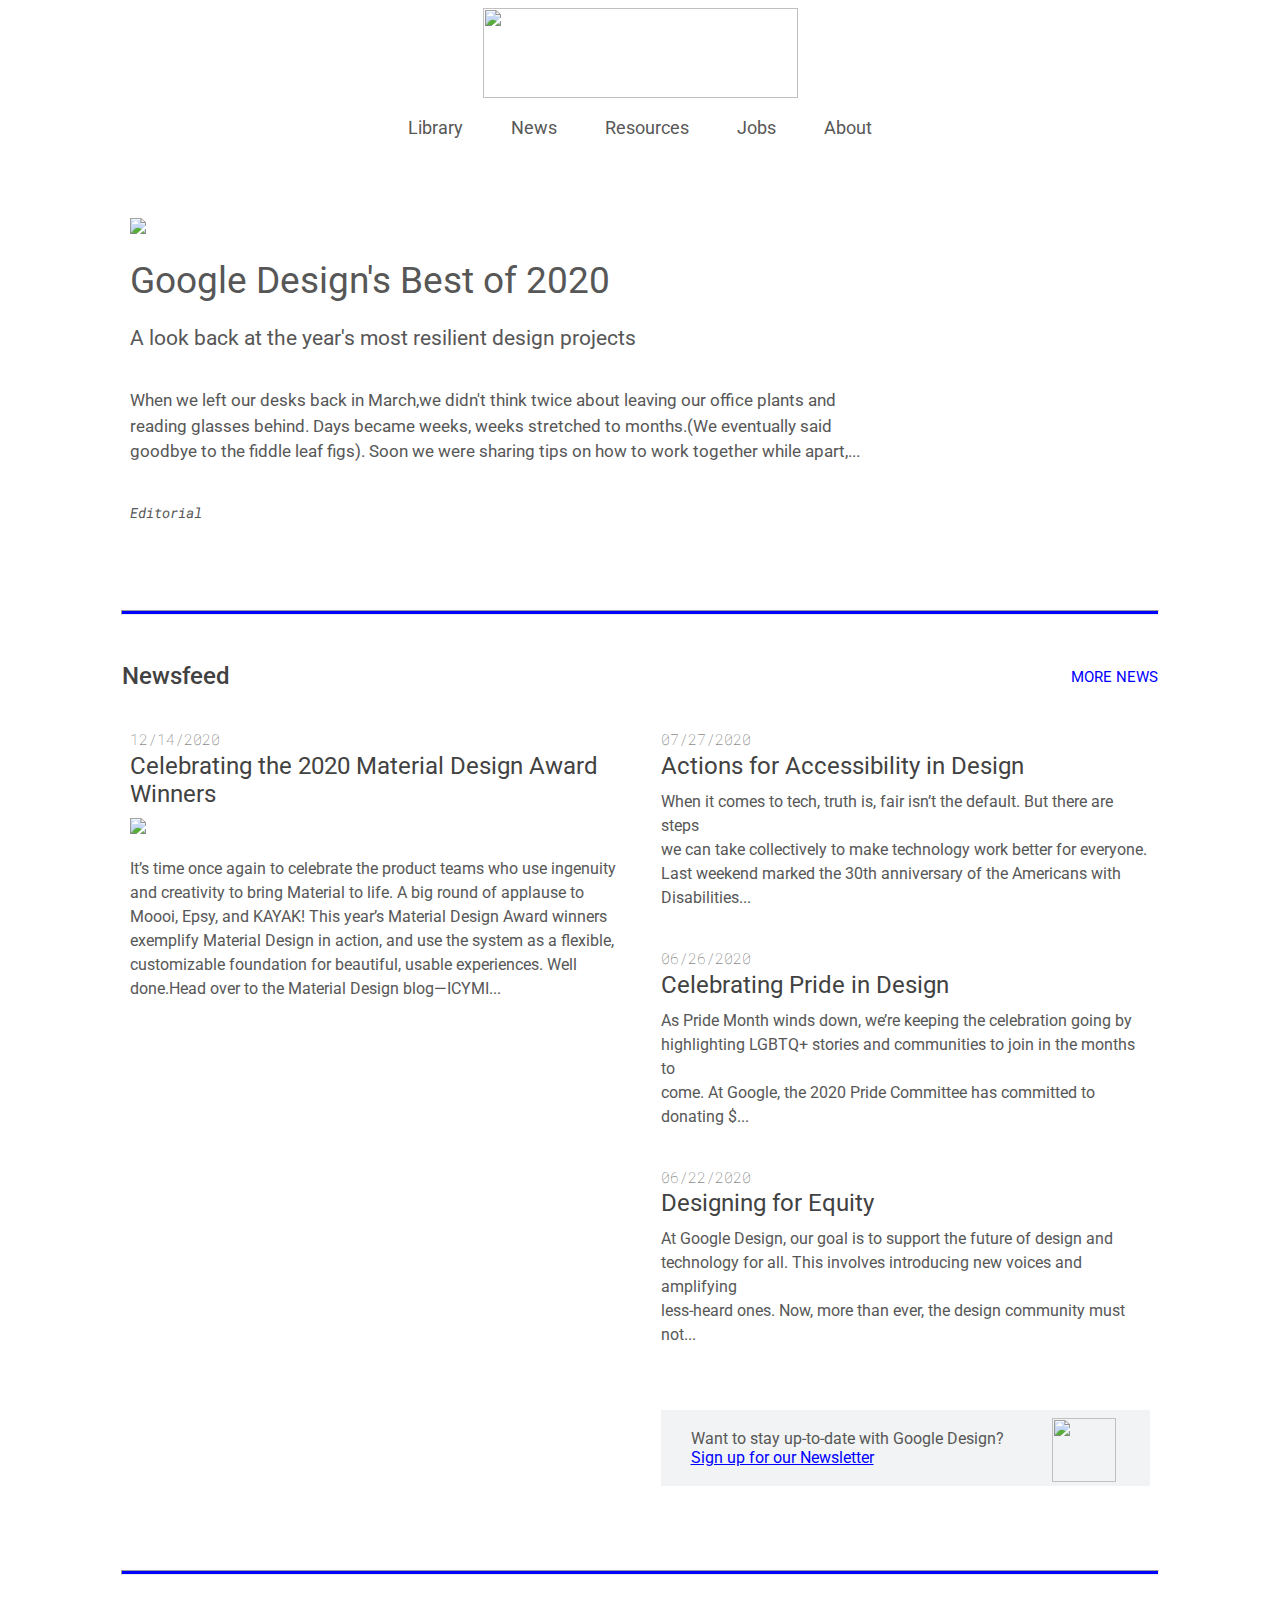
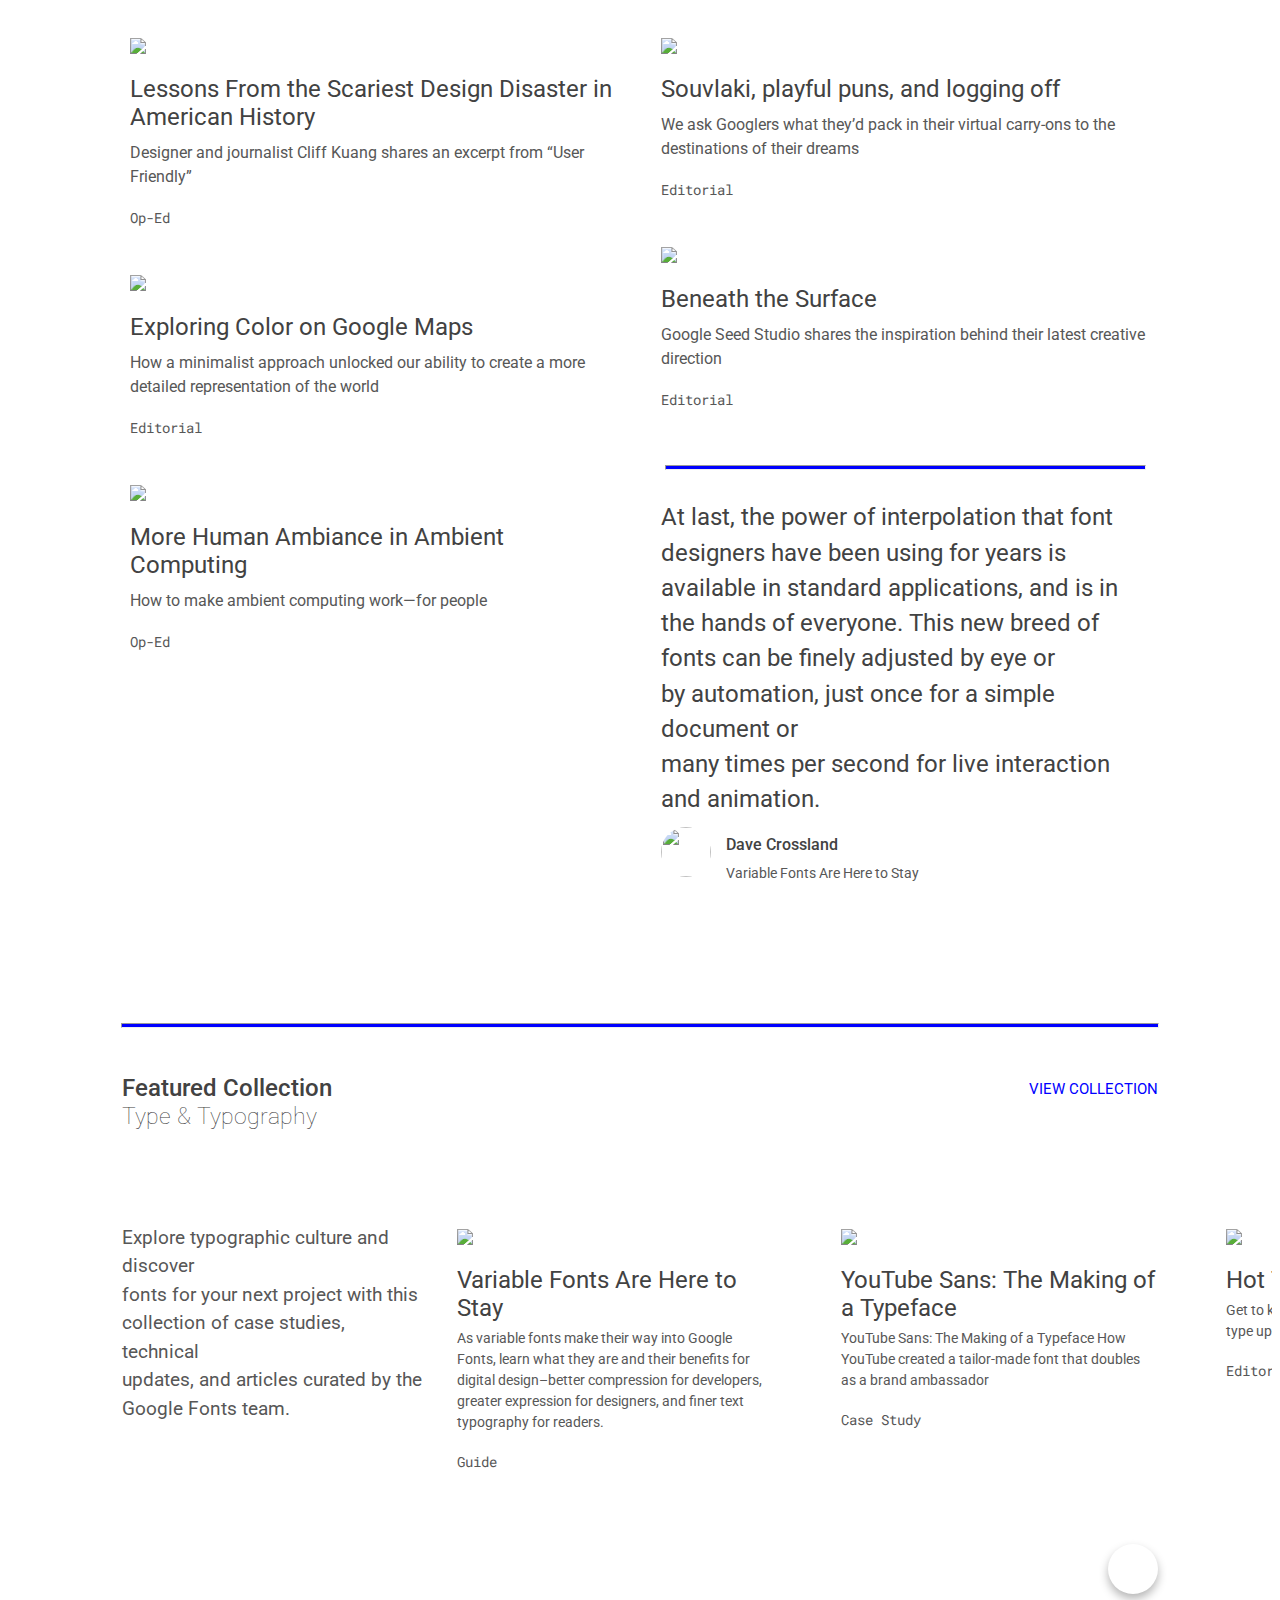
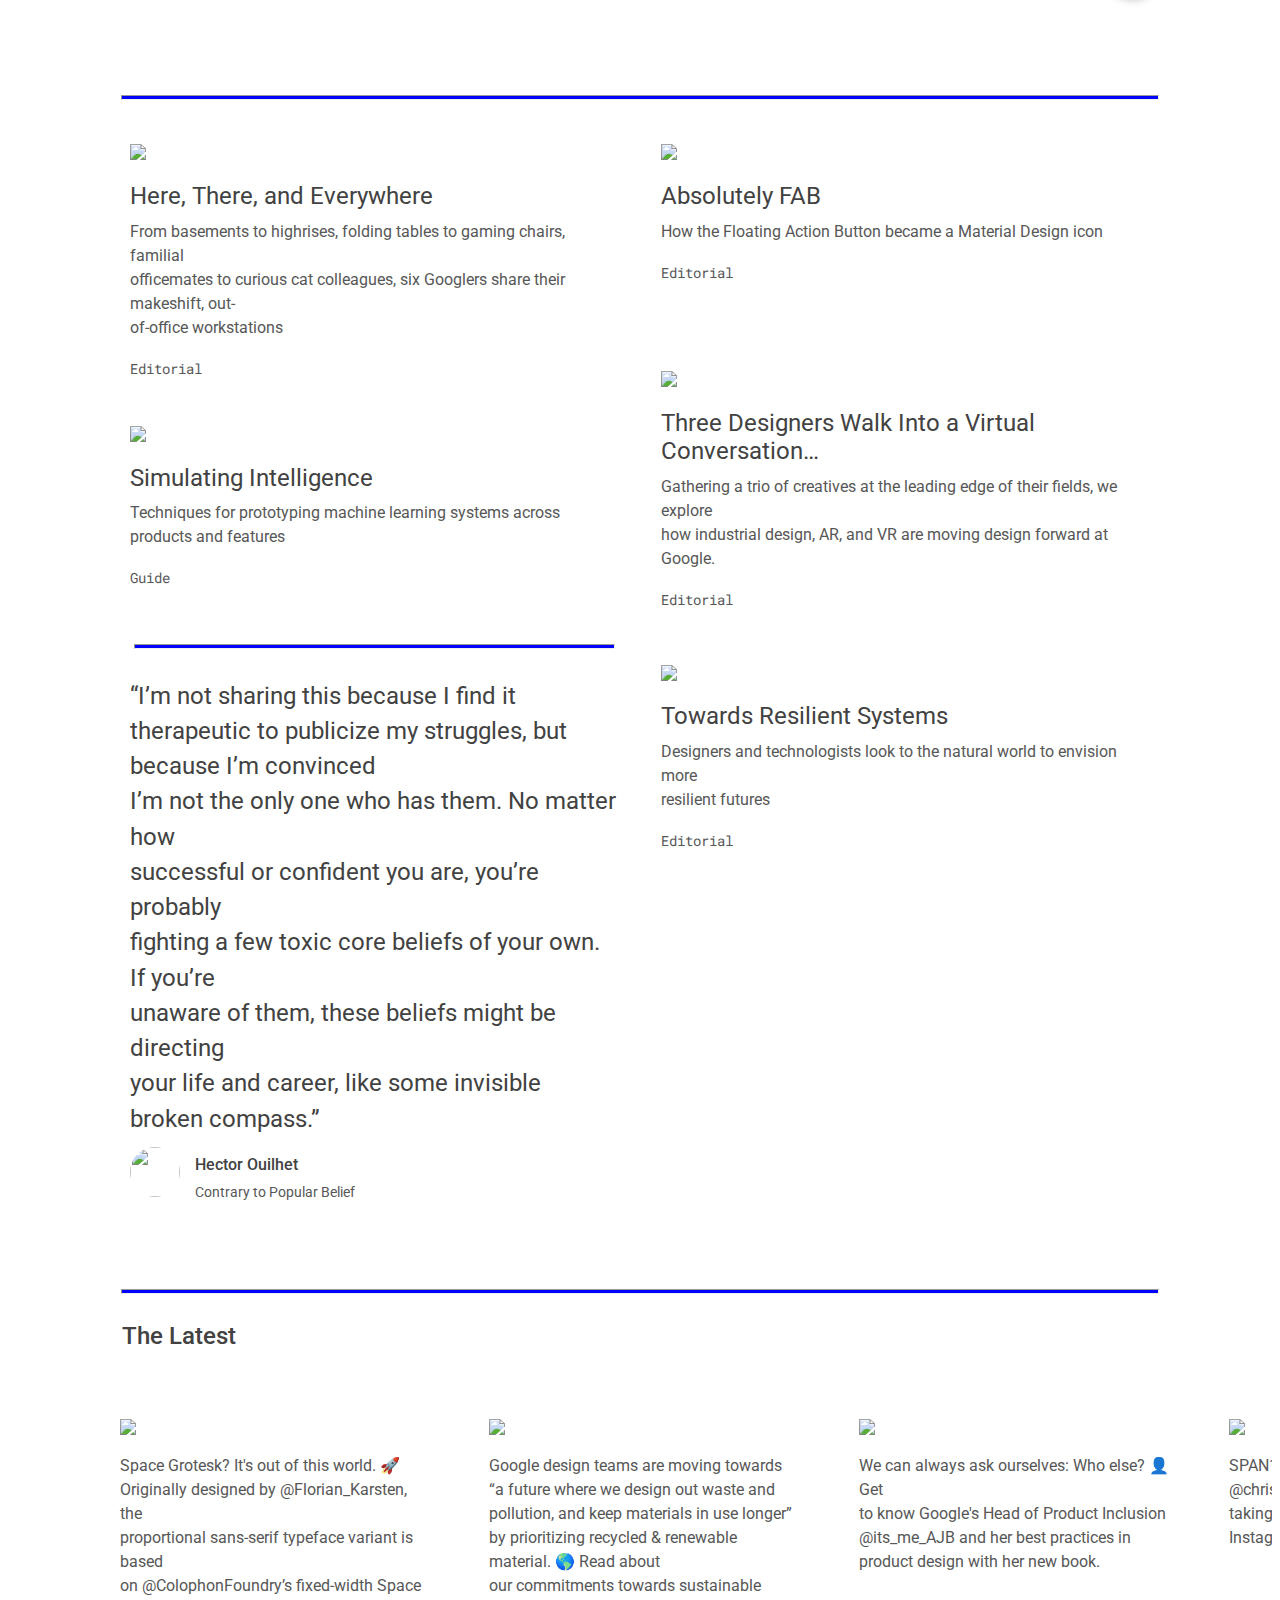
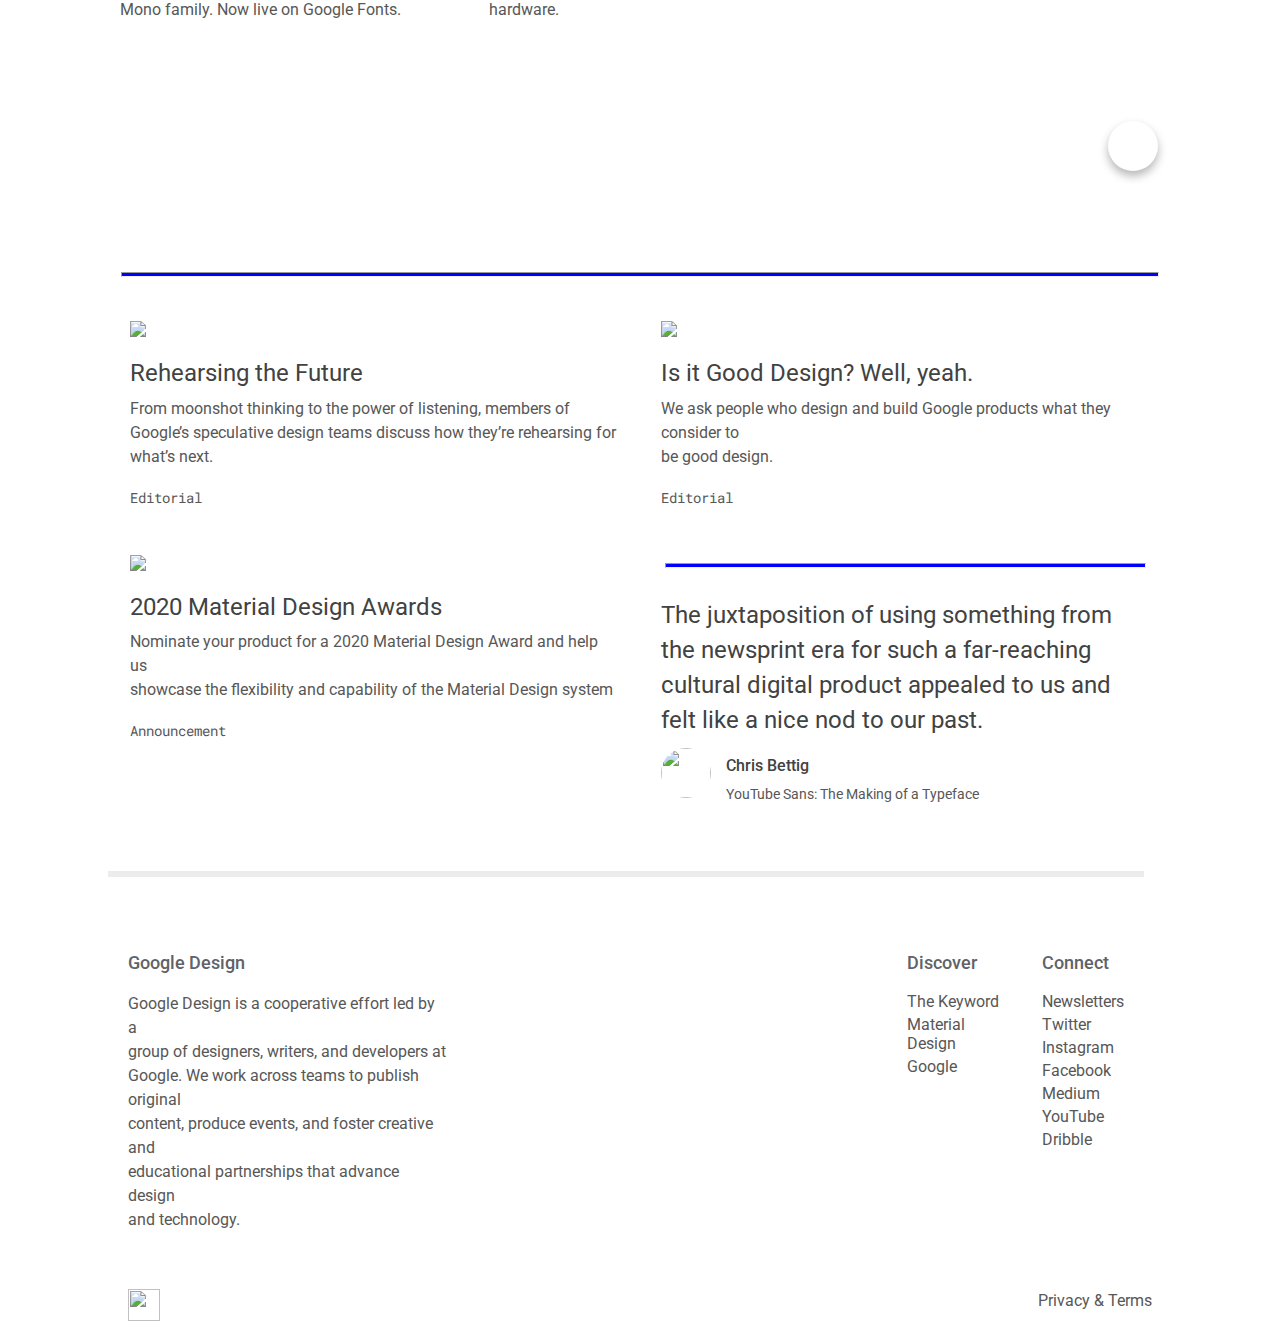
==== commit 67e429ca: "🍡🐯 Updated with Glitch" ====
--- a/index.html
+++ b/index.html
@@ -24,22 +24,20 @@
       <img
         src="https://cdn.glitch.com/7ae57ac7-e19e-4b5e-a273-70c1ff6d9295%2Fsvgexport-1.svg?v=1611533184674"
         class="googleimage"
-        style="width:295px;height:100px;"
+        style="width:35vh;height:10vh;"
       />
     </div>
     <br />
     <div class="navbar">
       <a href="#" class="navnoicon">Library</a>
-      <a href="#" class="navnoicon">News</a>
-      <a href="#" class="navnoicon">Resources</a>
+      <a href="/404.html" class="navnoicon">News</a>
+      <a href="/resources.html" class="navnoicon">Resources</a>
       <a href="#" class="navnoicon">Jobs</a>
-      <a href="#" class="navnoicon">About</a>
+      <a href="/about.html" class="navnoicon">About</a>
       <a href class="search"><i class="fas fa-search"></i></a>
     </div>
-    <br />
-    <br />
-    <br />
-   <section class="firstflex">
+  <br>
+    <br>
     <div class="firstbox">
       <div class="firstinside">
         <img
@@ -301,7 +299,7 @@
         </div>
       </div>
     </div>
-</section>
+
     <br />
     <br />
     <br />
@@ -547,7 +545,7 @@
       <div class="sixthrightall">
         <img
           src="https://cdn.glitch.com/7ae57ac7-e19e-4b5e-a273-70c1ff6d9295%2FWhatsApp%20Image%202021-01-21%20at%2010.22.06%20AM.jpeg?v=1611533191162"
-          style="width:100%;height: 115%;"
+          style="width:100%;"
         />
         <br />
         <p12>
@@ -563,7 +561,7 @@
       <div class="sixthrightall">
         <img
           src="https://cdn.glitch.com/7ae57ac7-e19e-4b5e-a273-70c1ff6d9295%2FWhatsApp%20Image%202021-01-21%20at%2010.22.23%20AM.jpeg?v=1611533192327"
-          style="width:100%;height: 115%;"
+          style="width:100%;"
         />
         <br />
         <p12>
@@ -578,7 +576,7 @@
       <div class="sixthrightall">
         <img
           src="https://cdn.glitch.com/7ae57ac7-e19e-4b5e-a273-70c1ff6d9295%2FWhatsApp%20Image%202021-01-21%20at%2010.22.35%20AM.jpeg?v=1611533186469"
-          style="width:100%;height: 58%;"
+          style="width:100%;"
         />
         <br />
         <p12>
@@ -705,5 +703,66 @@
         </div>
       </div>
     </div>
+
+    <hr class="footerhr" />
+
+    <footer>
+      <div class="footerinner">
+        <div class="footerleft">
+          <h10>
+            Google Design
+          </h10>
+          <br />
+          <br />
+          <p13
+            >Google Design is a cooperative effort led by a <br />group of
+            designers, writers, and developers at<br />
+            Google. We work across teams to publish original <br />content,
+            produce events, and foster creative and<br />
+            educational partnerships that advance design <br />and
+            technology.</p13
+          >
+        </div>
+        <div class="footerright">
+          <div class="footerrightleftside">
+            <h10>
+              Discover
+            </h10>
+            <br />
+            <a href="404.html" class="footerlink">The Keyword</a>
+            <a href="404.html" class="footerlink">Material Design</a>
+            <a href="404.html" class="footerlink">Google</a>
+          </div>
+          <div class="footerrightrightside">
+            <h10>
+              Connect
+            </h10>
+            <br />
+            <a href="404.html" class="footerlink">Newsletters</a>
+            <a href="404.html" class="footerlink">Twitter</a>
+            <a href="404.html" class="footerlink">Instagram</a>
+            <a href="404.html" class="footerlink">Facebook</a>
+            <a href="404.html" class="footerlink">Medium</a>
+            <a href="404.html" class="footerlink">YouTube</a>
+            <a href="404.html" class="footerlink">Dribble</a>
+          </div>
+        </div>
+      </div>
+      <br />
+      <br />
+      <br />
+      <div class="footerbtm">
+        <img
+          src="https://cdn.glitch.com/7ae57ac7-e19e-4b5e-a273-70c1ff6d9295%2Fgoogle-g.svg?v=1612933458519"
+          class="googleimage"
+          style="width:32px;height:32px;"
+        />
+        <div class="PrivacynTerms">
+          <a href="404.html" class="footerlink">Privacy</a>
+          <p13>&</p13>
+          <a href="404.html" class="footerlink">Terms</a>
+        </div>
+      </div>
+    </footer>
   </body>
 </html>
--- a/style.css
+++ b/style.css
@@ -1,6 +1,7 @@
 /* CSS files add styling rules to your content */
 
-html,body {
+html,
+body {
   font-family: Roboto;
   overflow-x: hidden;
 }
@@ -83,54 +84,64 @@
   line-height: 35.25px;
 }
 
-
+h10 {
+  color: #5F6368;
+  font-size: 18px;
+  font-weight: 500;
+  font-family: Roboto, Arial, sans-serif;
+}
 
 date1 {
   font-family: Roboto mono;
   font-weight: 100;
-  color:#575757;
+  color: #575757;
   font-size: 15px;
 }
 
 date2 {
   font-family: Roboto mono;
   font-weight: 100;
-  color:#575757;
+  color: #575757;
   font-size: 15px;
 }
 
 date3 {
   font-family: Roboto mono;
   font-weight: 100;
-  color:#575757;
+  color: #575757;
   font-size: 15px;
 }
 
 date4 {
   font-family: Roboto mono;
   font-weight: 100;
-  color:#575757;
+  color: #575757;
   font-size: 15px;
 }
 
 .logo {
   text-align: center;
+  display: flex;
+  justify-content: center;
 }
 
 .navbar {
-  margin-left: 15%;
+  margin-right: auto;
+  margin-left: auto;
   text-align: center;
   width: 70%;
+  flex-direction: row;
+  justify-content: center;
 }
 
 .search {
   position: absolute;
-  right: 13%;
+  right: 11%;
   color: #575757;
 }
 
 .navnoicon {
-  font-family: Roboto,Arial,sans-serif;
+  font-family: Roboto, Arial, sans-serif;
   font-size: 18px;
   color: #575757;
   margin: 12px;
@@ -139,46 +150,45 @@
   text-decoration: none;
 }
 
-a:hover {
-border-bottom: 4px solid #B6B6B6;
+.navnoicon:hover {
+  border-bottom: 4px solid #B6B6B6;
 }
 
 .firstbox {
-  display:flex;
- margin: auto;
+  display: flex;
+  margin: auto;
 
   width: 84%;
   height: auto;
-  text-align:left;
- 
+  text-align: left;
 }
 
 .firstbox:hover {
-   box-shadow:0px 2px 2px #B6B6B6;
+  box-shadow: 0px 2px 2px #B6B6B6;
 }
 
 .firstinside {
   margin-left: 2%;
-   display: flex;
+  display: flex;
   flex-direction: column;
   margin-top: 4%;
-    margin-bottom: 4%;
+  margin-bottom: 4%;
 }
 
 p1 {
   font-size: 21px;
-  color:#575757
+  color: #575757;
 }
 
 p2 {
   font-size: 17px;
-  color:#575757;
+  color: #575757;
   line-height: 25.5px;
 }
 
 p3 {
   font-family: Roboto mono;
-  color:#575757;
+  color: #575757;
   font-size: 14px;
 }
 
@@ -190,25 +200,25 @@
 
 p5 {
   color: #575757;
-    font-size: 16px;
+  font-size: 16px;
   line-height: 24px;
 }
 
 p6 {
   color: #575757;
-    font-size: 16px;
+  font-size: 16px;
   line-height: 24px;
 }
 
 p7 {
   color: #575757;
-    font-size: 16px;
+  font-size: 16px;
   line-height: 24px;
 }
 
 p8 {
   color: #575757;
-    font-size: 16px;
+  font-size: 16px;
   margin-left: 6%;
 }
 
@@ -234,18 +244,32 @@
   font-size: 16px;
   line-height: 24px;
 }
+
+p13 {
+  font-size: 16px;
+  line-height: 24px;
+  color: #575757;
+}
+
 hr {
   width: 82%;
   margin-left: auto;
   margin-right: auto;
   height: 3px;
-  background-color:blue;
+  background-color: blue;
 }
 
 .otherhr {
   width: 98%;
   text-align: left;
-    background-color:blue;
+  background-color: blue;
+}
+
+.footerhr {
+  margin: 30px 100px 20px;
+  border: 0;
+  border-top: 3px solid #ECECEC;
+  background-color: #ECECEC;
 }
 
 .secondbox {
@@ -254,24 +278,21 @@
   width: 84%;
   display: flex;
   flex-direction: row;
-  
 }
 
 .secondtop {
-    margin-left: auto;
-  margin-right: auto;
-    width: 82%;
-display: flex;
-justify-content: space-between;
+  margin-left: auto;
+  margin-right: auto;
+  width: 82%;
+  display: flex;
+  justify-content: space-between;
 }
 
 .secondleftbox {
-  width:46%;
+  width: 46%;
   padding: 2%;
   padding-top: 0%;
 }
-
-
 
 .secondrightbox {
   width: 46%;
@@ -282,26 +303,24 @@
 .shadedboxcontainer1 {
   background-color: #F1F3F4;
   text-align: left;
-  height: 15%;
-  position: absolute;
-  width: 100%;
-  bottom: 0;
+  width: 100%;
+  margin-top: 5%;
 }
 
 .newsletter {
   color: blue;
-    margin-left: 6%;
+  margin-left: 6%;
   font-size: 16px;
 }
 
 .newsletterimg {
-margin-left: 80%;
+  margin-left: 80%;
   margin-top: -30%;
   display: inline-block;
 }
 
 .thirdbox {
-    margin-left: auto;
+  margin-left: auto;
   margin-right: auto;
   width: 84%;
   display: flex;
@@ -309,8 +328,8 @@
 }
 
 .thirdleftbox {
-    width:48%;
-     padding: 2%;
+  width: 48%;
+  padding: 2%;
   display: flex;
   flex-direction: column;
   align-items: center;
@@ -318,17 +337,17 @@
 
 .thirdleftall {
   width: 100%;
-     padding: 3%;
-    display: flex;
+  padding: 3%;
+  display: flex;
   flex-direction: column;
 }
 
 .thirdleftall:hover {
-box-shadow:0px 2px 2px #B6B6B6;
+  box-shadow: 0px 2px 2px #B6B6B6;
 }
 
 .thirdrightbox {
-    width:48%;
+  width: 48%;
   padding: 2%;
   display: flex;
   flex-direction: column;
@@ -337,26 +356,26 @@
 
 .thirdrightall {
   width: 100%;
-    display: flex;
-       padding: 3%;
+  display: flex;
+  padding: 3%;
   display: flex;
   flex-direction: column;
 }
 
 .thirdrightall:hover {
-box-shadow:0px 2px 2px #B6B6B6;
+  box-shadow: 0px 2px 2px #B6B6B6;
 }
 
 .thirdrightcontainer {
   width: 100%;
-      display: flex;
-       padding: 3%;
+  display: flex;
+  padding: 3%;
   display: flex;
   flex-direction: column;
 }
 
 .thirdrightcontainer:hover {
-box-shadow:0px 2px 2px #B6B6B6;
+  box-shadow: 0px 2px 2px #B6B6B6;
 }
 
 .davecontainer {
@@ -365,9 +384,8 @@
 }
 
 .wordsdave {
-  margin-left:3%;
-}
-
+  margin-left: 3%;
+}
 
 .rounded {
   flex: none;
@@ -378,20 +396,20 @@
 }
 
 .fourthtop {
-    margin-left: auto;
-  margin-right: auto;
-    width: 82%;
-display: flex;
-justify-content: space-between;
+  margin-left: auto;
+  margin-right: auto;
+  width: 82%;
+  display: flex;
+  justify-content: space-between;
 }
 
 .typo {
-font-size: 23px;  
-font-weight: 100;
+  font-size: 23px;
+  font-weight: 100;
 }
 
 .fourthbox {
-    margin-left: 9%;
+  margin-left: 9%;
   margin-right: auto;
   margin-top: 2%;
   width: 115%;
@@ -400,17 +418,16 @@
 }
 
 .fourthleftbox {
-    width:30%;
+  width: 30%;
   margin-top: 2%;
   display: flex;
   flex-direction: column;
 }
 
 .fourthrightbox {
-    width:115%;
-  display: flex;
-  flex-direction: row;
-
+  width: 115%;
+  display: flex;
+  flex-direction: row;
 }
 
 .fourthrightall {
@@ -418,21 +435,20 @@
   padding: 3%;
   display: flex;
   flex-direction: column;
-  
 }
 
 .fourthrightall:hover {
-box-shadow:0px 2px 2px #B6B6B6;
+  box-shadow: 0px 2px 2px #B6B6B6;
 }
 
 .fourthlowcontainer {
-    margin-left: auto;
+  margin-left: auto;
   margin-right: auto;
   margin-top: 3%;
   margin-bottom: 8%;
-    width: 82%;
-display: flex;
-justify-content: flex-end;
+  width: 82%;
+  display: flex;
+  justify-content: flex-end;
 }
 
 .rounded1 {
@@ -442,11 +458,11 @@
   border-radius: 50%;
   align-items: center;
   background-color: white;
-  box-shadow:0px 5px 10px #B6B6B6;
+  box-shadow: 0px 5px 10px #B6B6B6;
 }
 
 .fifthbox {
-    margin-left: auto;
+  margin-left: auto;
   margin-right: auto;
   width: 84%;
   display: flex;
@@ -455,8 +471,8 @@
 }
 
 .fifthleftbox {
-    width:48%;
-     padding: 2%;
+  width: 48%;
+  padding: 2%;
   display: flex;
   flex-direction: column;
   align-items: center;
@@ -464,27 +480,26 @@
 
 .fifthleftall {
   width: 100%;
-     padding: 3%;
-    display: flex;
+  padding: 3%;
+  display: flex;
   flex-direction: column;
 }
 
 .fifthleftall:hover {
-box-shadow:0px 2px 2px #B6B6B6;
+  box-shadow: 0px 2px 2px #B6B6B6;
 }
 
 .fifthrightcontainer {
   width: 100%;
-      display: flex;
-       padding: 3%;
+  display: flex;
+  padding: 3%;
   display: flex;
   flex-direction: column;
 }
 
 .fifthrightcontainer:hover {
-box-shadow:0px 2px 2px #B6B6B6;
-}
-
+  box-shadow: 0px 2px 2px #B6B6B6;
+}
 
 .hectorcontainer {
   display: flex;
@@ -492,11 +507,11 @@
 }
 
 .wordshector {
-  margin-left:3%;
+  margin-left: 3%;
 }
 
 .fifthrightbox {
-    width:48%;
+  width: 48%;
   padding: 2%;
   display: flex;
   flex-direction: column;
@@ -505,54 +520,54 @@
 
 .fifthrightall {
   width: 100%;
-    display: flex;
-       padding: 3%;
+  display: flex;
+  padding: 3%;
   display: flex;
   flex-direction: column;
 }
 
 .fifthrightall:hover {
-box-shadow:0px 2px 2px #B6B6B6;
+  box-shadow: 0px 2px 2px #B6B6B6;
 }
 
 .fifthrightall2 {
   width: 100%;
   margin-top: 8.5%;
-    display: flex;
-       padding: 3%;
+  display: flex;
+  padding: 3%;
   display: flex;
   flex-direction: column;
 }
 
 .fifthrightall2:hover {
-box-shadow:0px 2px 2px #B6B6B6;
+  box-shadow: 0px 2px 2px #B6B6B6;
 }
 
 .fifthrightall3 {
   width: 100%;
-    display: flex;
+  display: flex;
   margin-top: 1.5%;
-       padding: 3%;
+  padding: 3%;
   display: flex;
   flex-direction: column;
 }
 
 .fifthrightall3:hover {
-box-shadow:0px 2px 2px #B6B6B6;
+  box-shadow: 0px 2px 2px #B6B6B6;
 }
 
 /*sixth box*/
 
 .sixthtop {
-    margin-left: auto;
-  margin-right: auto;
-    width: 82%;
-display: flex;
-align-items: left;
+  margin-left: auto;
+  margin-right: auto;
+  width: 82%;
+  display: flex;
+  align-items: left;
 }
 
 .sixthbox {
-    margin-left: 6.5%;
+  margin-left: 6.5%;
   width: 117%;
   display: flex;
   flex-direction: row;
@@ -565,15 +580,15 @@
   display: flex;
   flex-direction: column;
 }
-  
+
 .sixthrightall:hover {
-box-shadow:0px 2px 2px #B6B6B6;
+  box-shadow: 0px 2px 2px #B6B6B6;
 }
 
 /*seventh box*/
 
 .seventhbox {
-    margin-left: auto;
+  margin-left: auto;
   margin-right: auto;
   width: 84%;
   display: flex;
@@ -581,8 +596,8 @@
 }
 
 .seventhleftbox {
-    width:48%;
-     padding: 2%;
+  width: 48%;
+  padding: 2%;
   display: flex;
   flex-direction: column;
   align-items: center;
@@ -590,17 +605,17 @@
 
 .seventhleftall {
   width: 100%;
-     padding: 3%;
-    display: flex;
+  padding: 3%;
+  display: flex;
   flex-direction: column;
 }
 
 .seventhleftall:hover {
-box-shadow:0px 2px 2px #B6B6B6;
+  box-shadow: 0px 2px 2px #B6B6B6;
 }
 
 .seventhrightbox {
-    width:48%;
+  width: 48%;
   padding: 2%;
   display: flex;
   flex-direction: column;
@@ -609,26 +624,26 @@
 
 .seventhrightall {
   width: 100%;
-    display: flex;
-       padding: 3%;
+  display: flex;
+  padding: 3%;
   display: flex;
   flex-direction: column;
 }
 
 .seventhrightall:hover {
-box-shadow:0px 2px 2px #B6B6B6;
+  box-shadow: 0px 2px 2px #B6B6B6;
 }
 
 .seventhrightcontainer {
   width: 100%;
-      display: flex;
-       padding: 3%;
+  display: flex;
+  padding: 3%;
   display: flex;
   flex-direction: column;
 }
 
 .seventhrightcontainer:hover {
-box-shadow:0px 2px 2px #B6B6B6;
+  box-shadow: 0px 2px 2px #B6B6B6;
 }
 
 .chriscontainer {
@@ -637,101 +652,246 @@
 }
 
 .wordschris {
-  margin-left:3%;
-}
-  
+  margin-left: 3%;
+}
+
+/* footer */
+footer {
+  width: 100%;
+  margin-top: 6%;
+}
+
+.footerinner {
+  width: 81%;
+  display: flex;
+  flex-direction: row;
+  margin: auto;
+}
+
+.footerleft {
+  width: 65%;
+}
+
+.footerright {
+  display: flex;
+  margin-left: 45%;
+  flex-direction: row;
+
+  width: 50%;
+}
+
+.footerrightleftside {
+  display: flex;
+  flex-direction: column;
+
+  width: 40%;
+}
+
+.footerrightrightside {
+  display: flex;
+  margin-left: 15%;
+
+  flex-direction: column;
+}
+
+.footerlink {
+  font-family: Roboto, Arial, sans-serif;
+  text-decoration: none;
+  color: #575757;
+  font-size: 16px;
+  border-bottom: 30px;
+  margin-bottom: 4px;
+}
+
+.footerlink:hover {
+  text-decoration: underline;
+}
+
+.footerbtm {
+  display: flex;
+  flex-direction: row;
+  justify-content: space-between;
+
+  width: 81%;
+  margin: auto;
+}
+
 /* responsive navbar */
 @media screen and (max-width: 600px) {
   body {
+    width: 98%;
+  }
+
+  .logo {
+    font-size: 16px;
+  }
+
+  .navbar {
+    display: flex;
+  }
+  .navnoicon {
+    font-size: 13px;
+    margin: 4px;
     width: 100%;
   }
-  
   .firstbox {
+    width: 95%;
+  }
+
+  .logo .googleimage {
+    width: 100px;
+    height: 50px;
+  }
+  .search {
+    display: none;
+  }
+  .typo {
+    font-size: 16px;
+  }
+  .secondtop {
+    width: 83%;
+  }
+  .secondbox {
+    width: 95%;
+    flex-direction: column;
+  }
+  .secondleftbox {
+    width: 95%;
+    margin-left: 0%;
+  }
+  .secondrightbox {
+    width: 96%;
+  }
+  .thirdbox {
+    width: 96%;
+    flex-direction: column;
+  }
+  .thirdleftbox {
+    width: 96%;
+  }
+  .thirdrightbox {
+    width: 96%;
+  }
+
+  .fourthtop {
+    width: 76%;
+  }
+  .fourthbox {
+    width: 96%;
+    flex-direction: column;
+  }
+  .fourthleftbox {
     width: 100%;
-  }
-    .secondtop {
+    margin: 3%;
+  }
+  .fourthrightbox {
+    width: 96%;
+    height: 10%;
+    font-size: 10px;
+  }
+
+  .fourthrightall {
     width: 100%;
-  }
-    .secondbox {
-    width: 96%;
-      flex-direction: column;
-  }
-  .secondleftbox {
+    word-wrap: break-word;
+  }
+
+  .fifthtop {
+    width: 96%;
+  }
+  .fifthbox {
+    width: 96%;
+    flex-direction: column;
+  }
+  .fifthleftbox {
+    width: 96%;
+  }
+  .fifthrightbox {
+    width: 96%;
+    height: 10%;
+    font-size: 10px;
+  }
+  .sixthtop {
+    width: 83%;
+  }
+  .sixthbox {
+    width: 96%;
+  }
+  .sixthrightall {
     width: 100%;
   }
-   .secondrightbox {
-    width: 96%;
-  }
-      .thirdbox {
-    width: 96%;
-      flex-direction: column;
-  }
-  .thirdleftbox {
-    width: 96%;
-  }
-   .thirdrightbox {
-    width: 96%;
-  }
-  
-      .fourthtop {
-    width: 96%;
-  }
-        .fourthbox {
-    width: 96%;
-      flex-direction: column;
-  }
-  .fourthleftbox {
-    width: 96%;
-  }
-   .fourthrightbox {
-    width: 96%;
-     height: 10%;
-     font-size: 10px;
-  }
-
-        .fifthtop {
-    width: 96%;
-  }
-        .fifthbox {
-    width: 96%;
-      flex-direction: column;
-  }
-  .fifthleftbox {
-    width: 96%;
-  }
-   .fifthrightbox {
-    width: 96%;
-     height: 10%;
-     font-size: 10px;
-  }
-        .sixthtop {
-    width: 96%;
-  }
-        .sixthbox {
-    width: 96%;
-
-  }
-       .seventhtop {
-    width: 96%;
-  }
-        .seventhbox {
-    width: 96%;
-      flex-direction: column;
+
+  .sixthrightall {
+    width: 100%;
+  }
+
+  .seventhtop {
+    width: 96%;
+  }
+  .seventhbox {
+    width: 96%;
+    flex-direction: column;
   }
   .seventhleftbox {
     width: 96%;
   }
-   .seventhrightbox {
-    width: 96%;
-     height: 10%;
-     font-size: 10px;
-  }
-
-  hi,h2,h3,h4,h5,h6,h7,h8,h9 {
-    font-size: 21px;
-  }
-  
-  p1,p2,p3,p4,p5,p6,p7,p8,p9,p10,p11,p12 {
-    font-size: 16px;
-  }
-}
+  .seventhrightbox {
+    width: 96%;
+    height: 10%;
+    font-size: 10px;
+  }
+
+  h1,
+  h2,
+  h3,
+  h4,
+  h5,
+  h6,
+  h7,
+  h9 {
+    font-size: 19px;
+  }
+
+  h8 {
+    font-size: 14px;
+  }
+  p1,
+  p2,
+  p3,
+  p4,
+  p5,
+  p6,
+  p7,
+  p8,
+  p9,
+  p10,
+  p11,
+  p12 {
+    font-size: 15px;
+  }
+
+  .footer {
+    width: 100%;
+  }
+
+  .footerinner {
+    flex-direction: column;
+  }
+  .footerleft {
+    width: 100%;
+  }
+  .footerright {
+    width: 100%;
+    margin-left: 0%;
+  }
+}
+
+/* if screen gets even smaller... */
+@media screen and (max-width: 500px) {
+  footer {
+    display: none;
+  }
+
+  .footerhr {
+    display: none;
+  }
+}
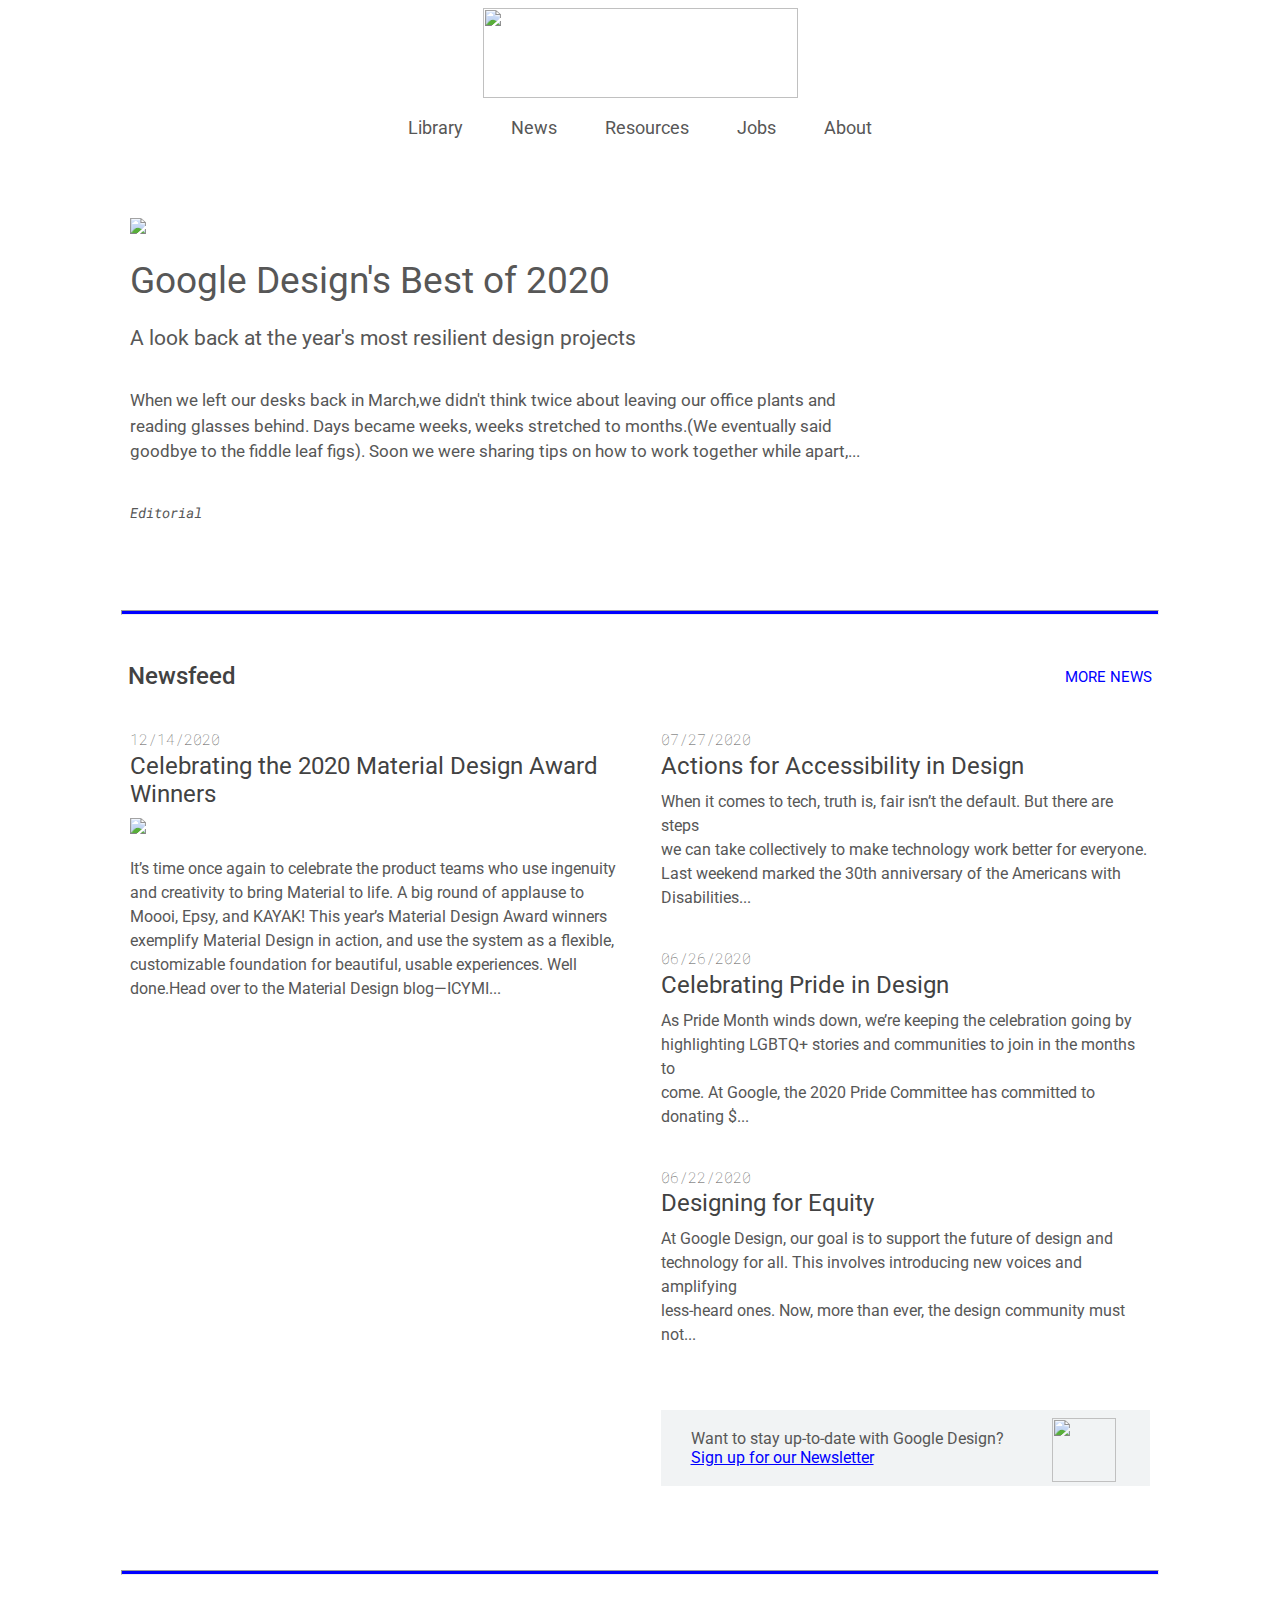
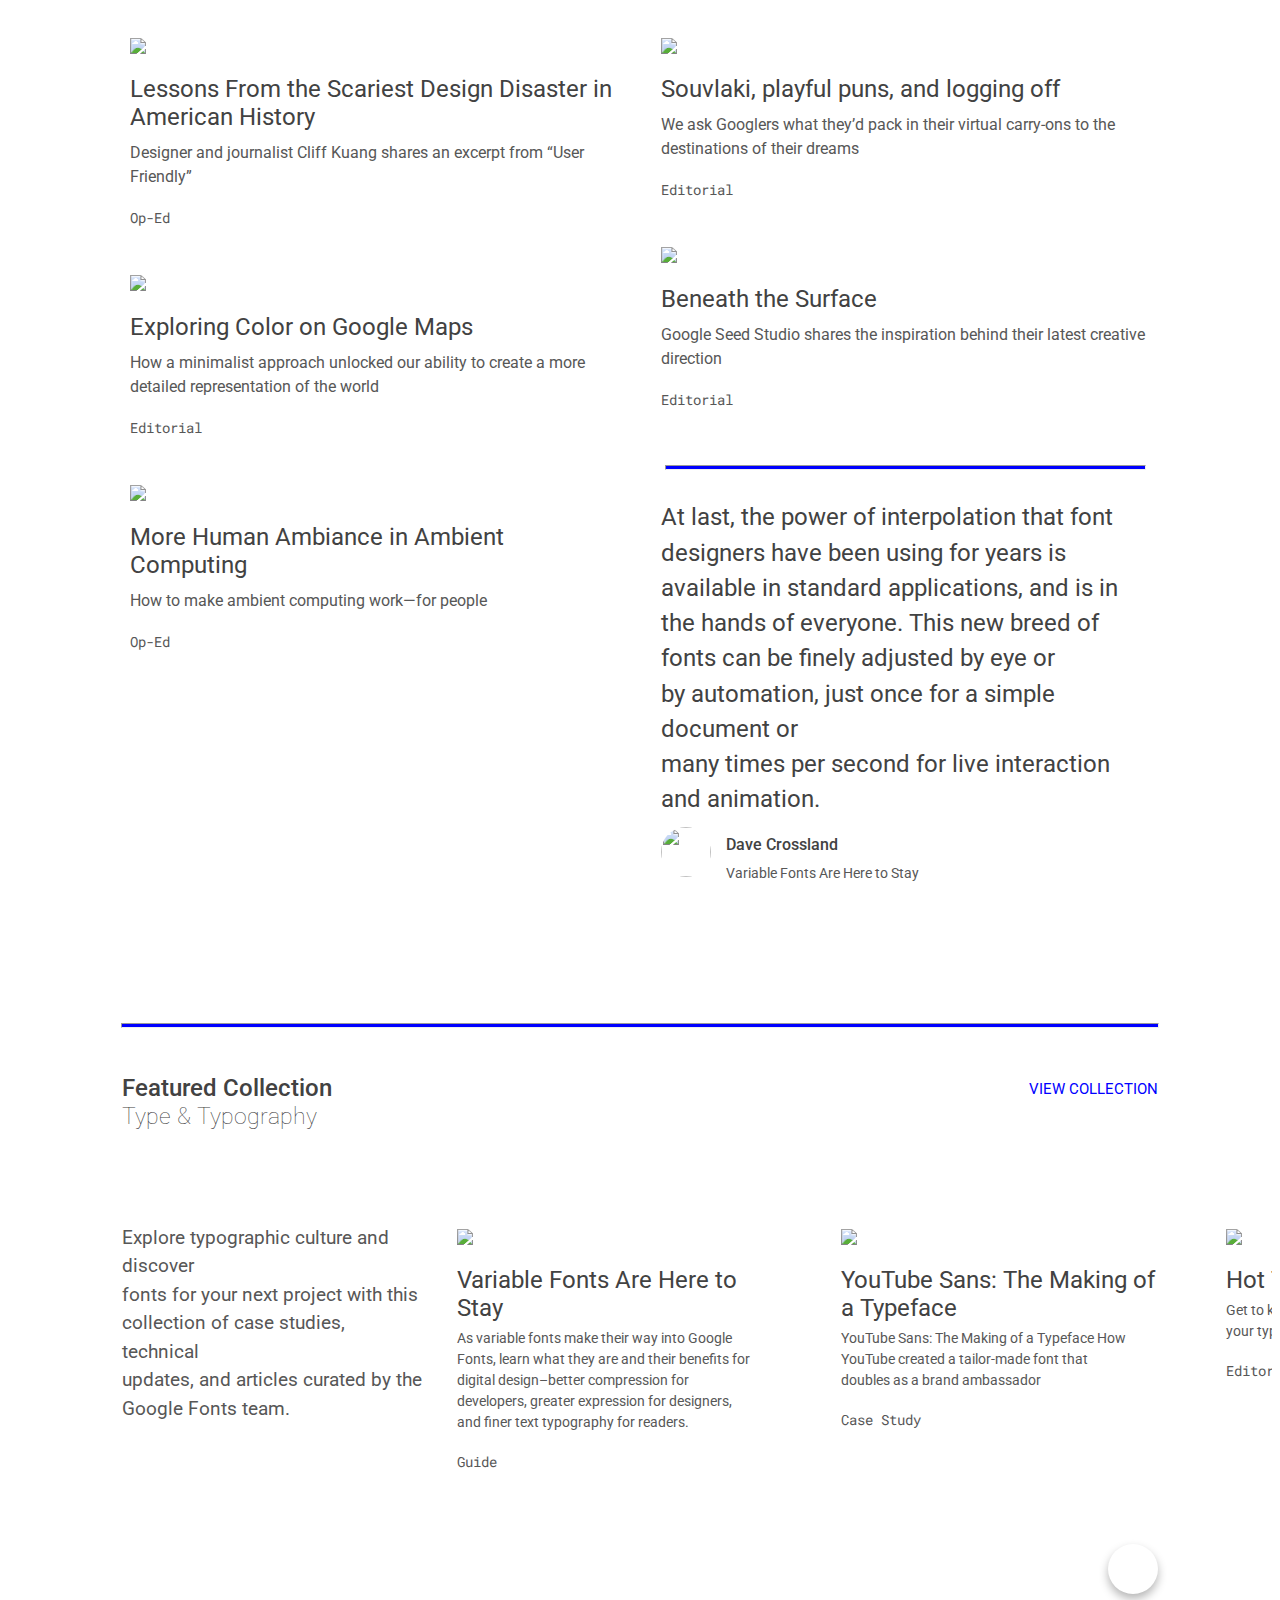
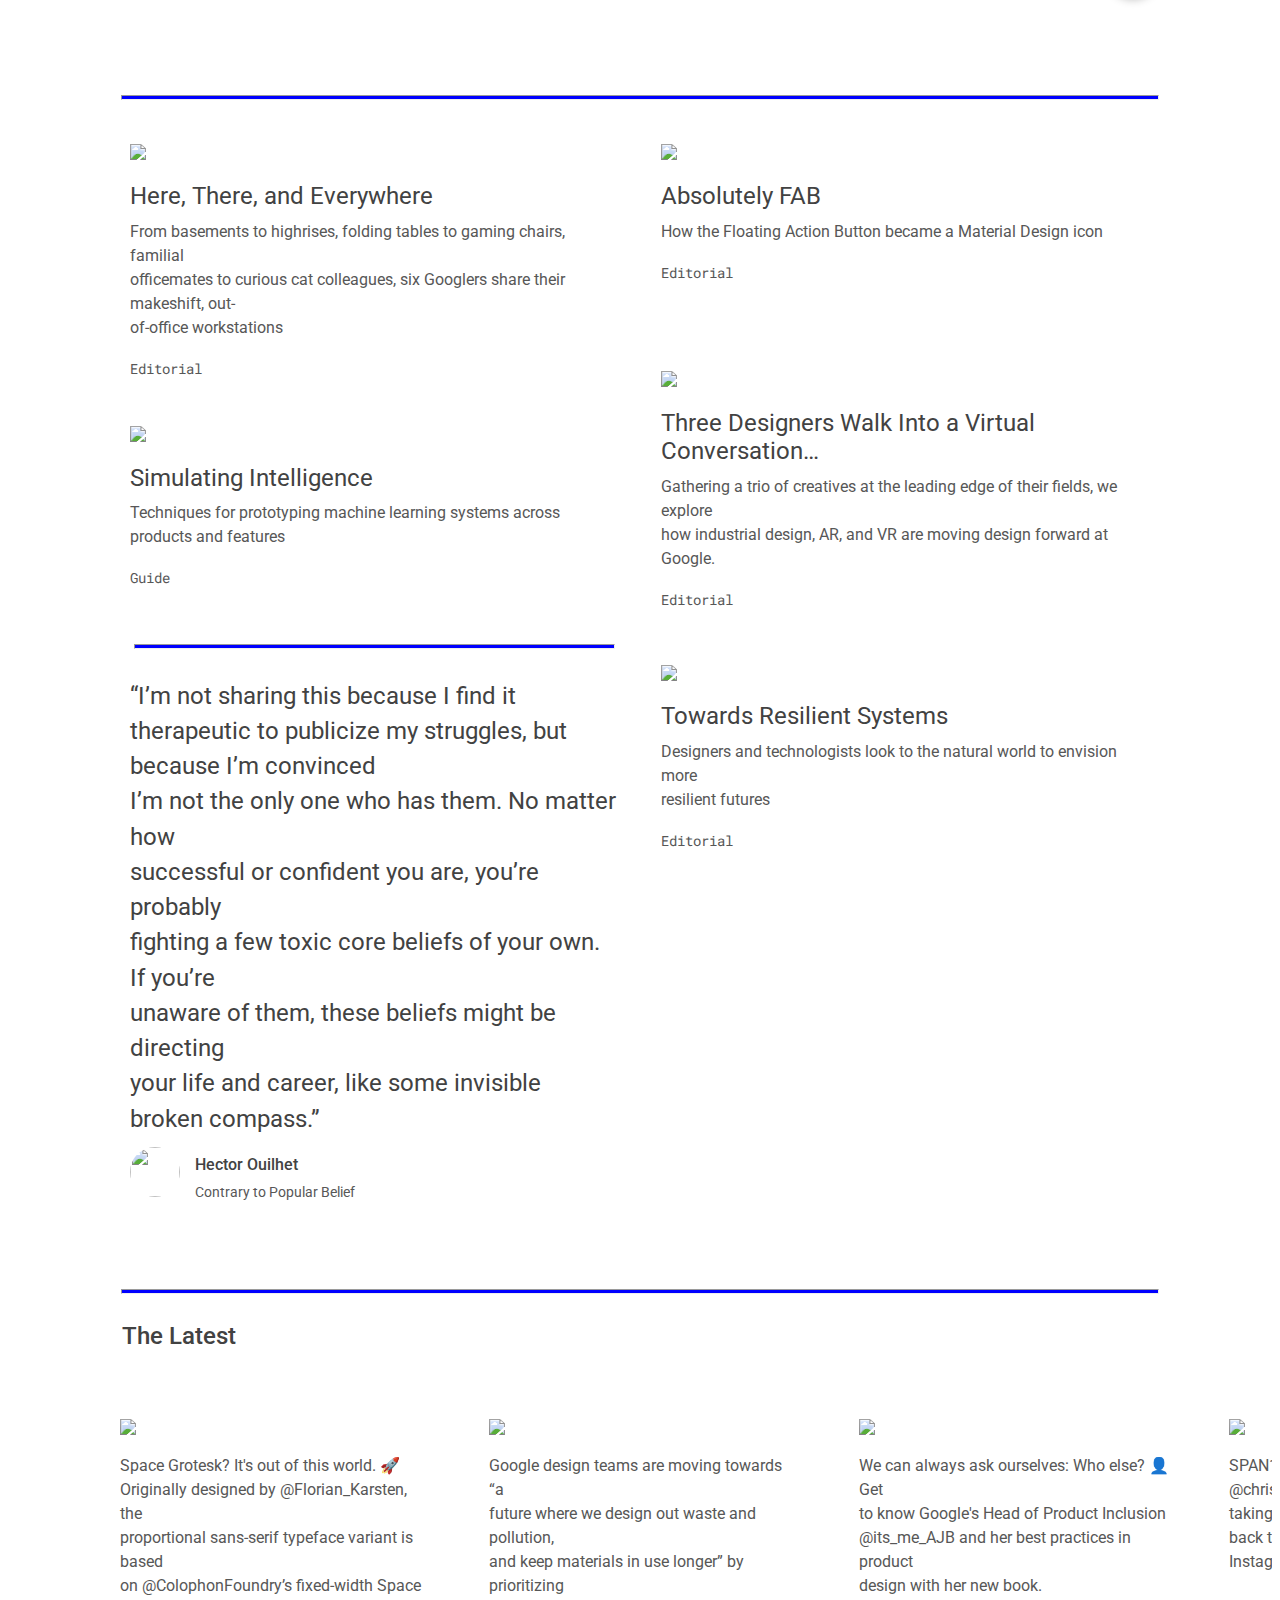
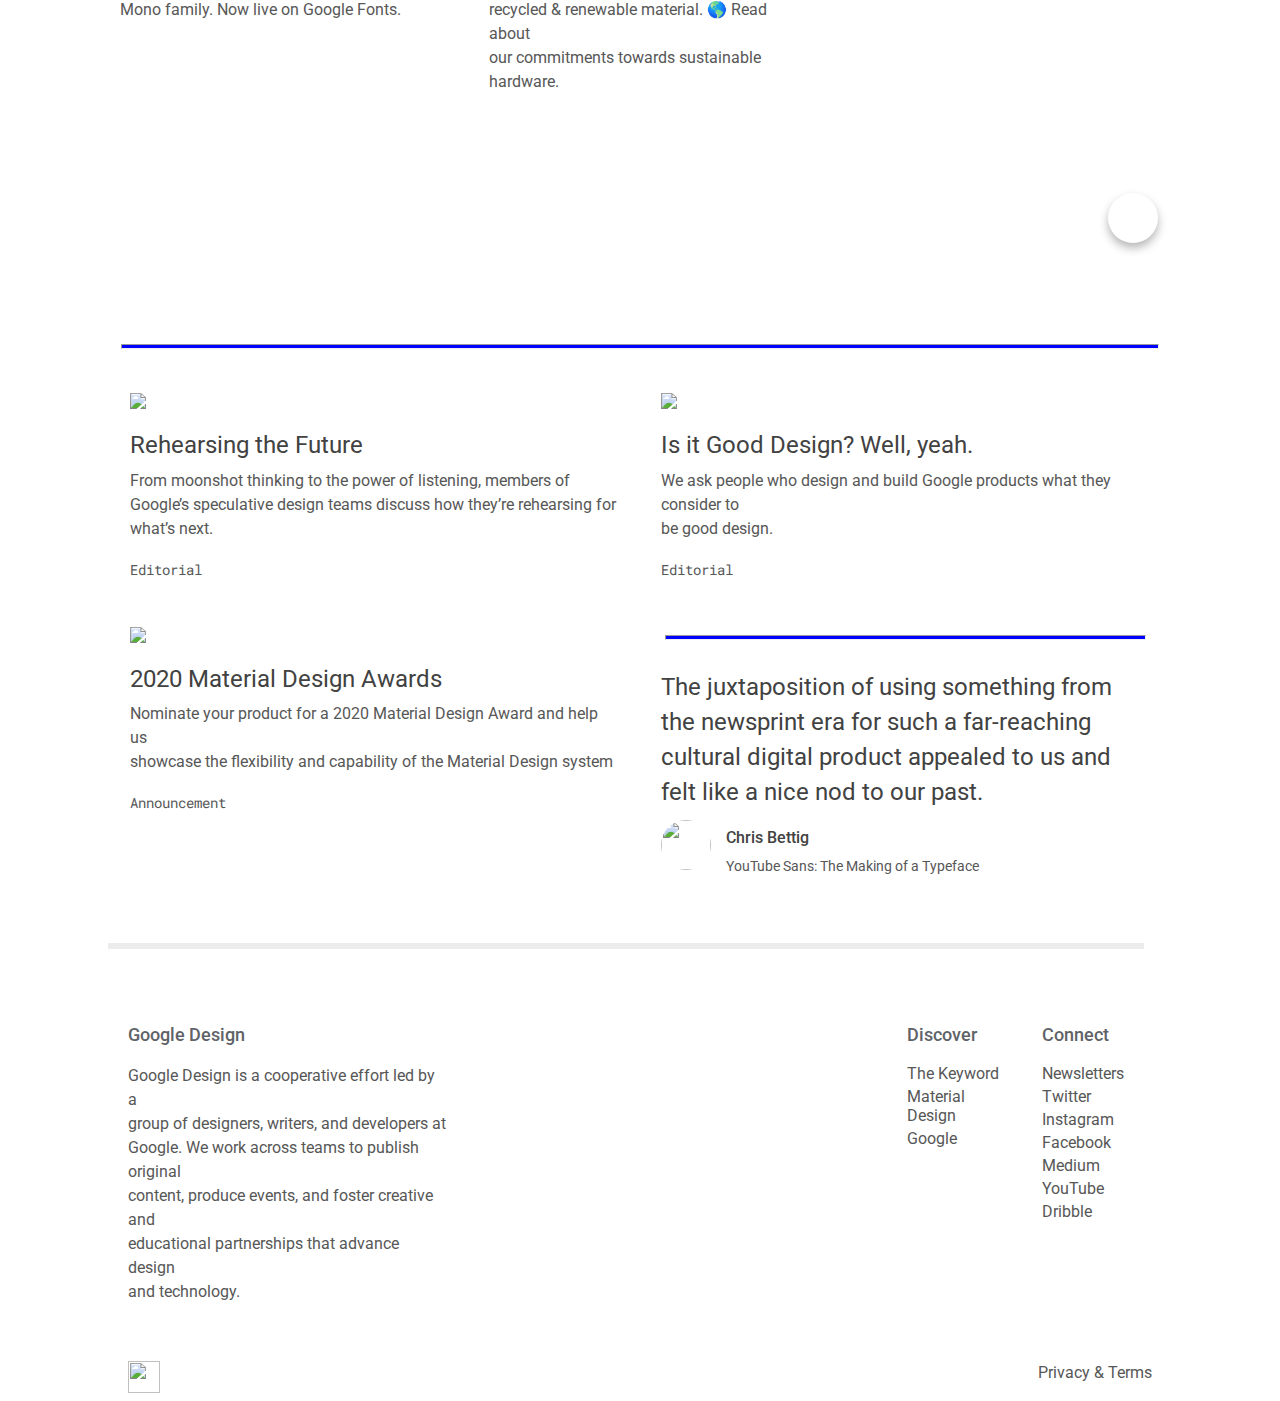
==== commit fd201510: "🏄🏕 Updated with Glitch" ====
--- a/index.html
+++ b/index.html
@@ -17,7 +17,10 @@
 
     <!-- import the webpage's javascript file -->
     <script src="/script.js" defer></script>
-    <script src="https://kit.fontawesome.com/a076d05399.js"></script>
+    <script
+      src="https://kit.fontawesome.com/39fe87fc90.js"
+      crossorigin="anonymous"
+    ></script>
   </head>
   <body>
     <div class="logo">
@@ -28,16 +31,20 @@
       />
     </div>
     <br />
-    <div class="navbar">
-      <a href="#" class="navnoicon">Library</a>
+    <div class="navbar" id="myTopnav">
+      <a href="javascript:void(0);" class="icon" onclick="myFunction()">
+        <i class="fa fa-bars"></i>
+      </a>
+      <a href="/404.html" class="navnoicon">Library</a>
       <a href="/404.html" class="navnoicon">News</a>
       <a href="/resources.html" class="navnoicon">Resources</a>
-      <a href="#" class="navnoicon">Jobs</a>
+      <a href="/jobs.html" class="navnoicon">Jobs</a>
       <a href="/about.html" class="navnoicon">About</a>
       <a href class="search"><i class="fas fa-search"></i></a>
     </div>
-  <br>
-    <br>
+    <br />
+    <br />
+
     <div class="firstbox">
       <div class="firstinside">
         <img
@@ -339,10 +346,11 @@
             Variable Fonts Are Here to Stay
           </h7>
           <p10>
-            As variable fonts make their way into Google Fonts, learn what they
-            are and their benefits for digital design–better compression for
-            developers, greater expression for designers, and finer text
-            typography for readers.
+            As variable fonts make their way into Google <br />Fonts, learn what
+            they are and their benefits for<br />
+            digital design–better compression for<br />
+            developers, greater expression for designers,<br />
+            and finer text typography for readers.
           </p10>
           <br />
           <p3>
@@ -359,8 +367,9 @@
             YouTube Sans: The Making of a Typeface
           </h7>
           <p10>
-            YouTube Sans: The Making of a Typeface How YouTube created a
-            tailor-made font that doubles as a brand ambassador
+            YouTube Sans: The Making of a Typeface How <br />YouTube created a
+            tailor-made font that<br />
+            doubles as a brand ambassador
           </p10>
           <br />
           <p3>
@@ -377,8 +386,8 @@
             Hot Type, Always Fresh
           </h7>
           <p10>
-            Get to know how the Google Fonts API keeps your type up-to-date and
-            increasingly efficient
+            Get to know how the Google Fonts API keeps<br />
+            your type up-to-date and increasingly efficient
           </p10>
           <br />
           <p3>
@@ -565,8 +574,9 @@
         />
         <br />
         <p12>
-          Google design teams are moving towards “a future where we design out
-          waste and pollution, and keep materials in use longer” by prioritizing
+          Google design teams are moving towards “a <br />future where we design
+          out waste and pollution,<br />
+          and keep materials in use longer” by prioritizing<br />
           recycled & renewable material. 🌎 Read about <br />our commitments
           towards sustainable hardware.
         </p12>
@@ -581,8 +591,9 @@
         <br />
         <p12>
           We can always ask ourselves: Who else? 👤 Get <br />to know Google's
-          Head of Product Inclusion @its_me_AJB and her best practices in
-          product design with her new book.
+          Head of Product Inclusion <br />@its_me_AJB and her best practices in
+          product<br />
+          design with her new book.
         </p12>
         <br />
         <i class="fab fa-twitter" style="color:blue;"></i>
@@ -594,8 +605,9 @@
         />
         <br />
         <p12>
-          SPAN19 speaker & Deaf sound artist @chrisunkim, and @ChristophTester
-          are taking back their language and culture via Instagram.
+          SPAN19 speaker & Deaf sound artist<br />
+          @chrisunkim, and @ChristophTester are taking<br />
+          back their language and culture via Instagram.
         </p12>
         <br />
 
--- a/style.css
+++ b/style.css
@@ -134,9 +134,19 @@
   justify-content: center;
 }
 
+/* hamburger menu */
+.icon {
+  color: black;
+  font-size: 25px;
+}
+
+.navbar .icon {
+  display: none;
+}
+
 .search {
   position: absolute;
-  right: 11%;
+  right: 12%;
   color: #575757;
 }
 
@@ -155,9 +165,7 @@
 }
 
 .firstbox {
-  display: flex;
   margin: auto;
-
   width: 84%;
   height: auto;
   text-align: left;
@@ -283,7 +291,7 @@
 .secondtop {
   margin-left: auto;
   margin-right: auto;
-  width: 82%;
+  width: 81%;
   display: flex;
   justify-content: space-between;
 }
@@ -722,13 +730,40 @@
     width: 98%;
   }
 
+  .newsletterimg {
+    width: 12px;
+    height: 12px;
+  }
+  /*hamburger menu */
+
+  .navbar a:not(:first-child) {
+    display: none;
+  }
+  .navbar a.icon {
+    float: left;
+    margin-left: -13%;
+    display: block;
+  }
+
+  .navbar.responsive {
+    position: relative;
+  }
+  .navbar.responsive a.icon {
+    position: absolute;
+    right: 0;
+    top: 0;
+  }
+
+  .navbar.responsive a {
+    float: none;
+    display: block;
+    text-align: left;
+  }
+
   .logo {
     font-size: 16px;
   }
 
-  .navbar {
-    display: flex;
-  }
   .navnoicon {
     font-size: 13px;
     margin: 4px;
@@ -742,14 +777,12 @@
     width: 100px;
     height: 50px;
   }
-  .search {
-    display: none;
-  }
+
   .typo {
     font-size: 16px;
   }
   .secondtop {
-    width: 83%;
+    width: 95%;
   }
   .secondbox {
     width: 95%;
@@ -787,6 +820,9 @@
   .fourthrightbox {
     width: 96%;
     height: 10%;
+    overflow-x: scroll;
+    overflow-y: hidden;
+    white-space: nowrap;
     font-size: 10px;
   }
 
@@ -815,6 +851,9 @@
   }
   .sixthbox {
     width: 96%;
+    overflow-x: scroll;
+    overflow-y: hidden;
+    white-space: nowrap;
   }
   .sixthrightall {
     width: 100%;
